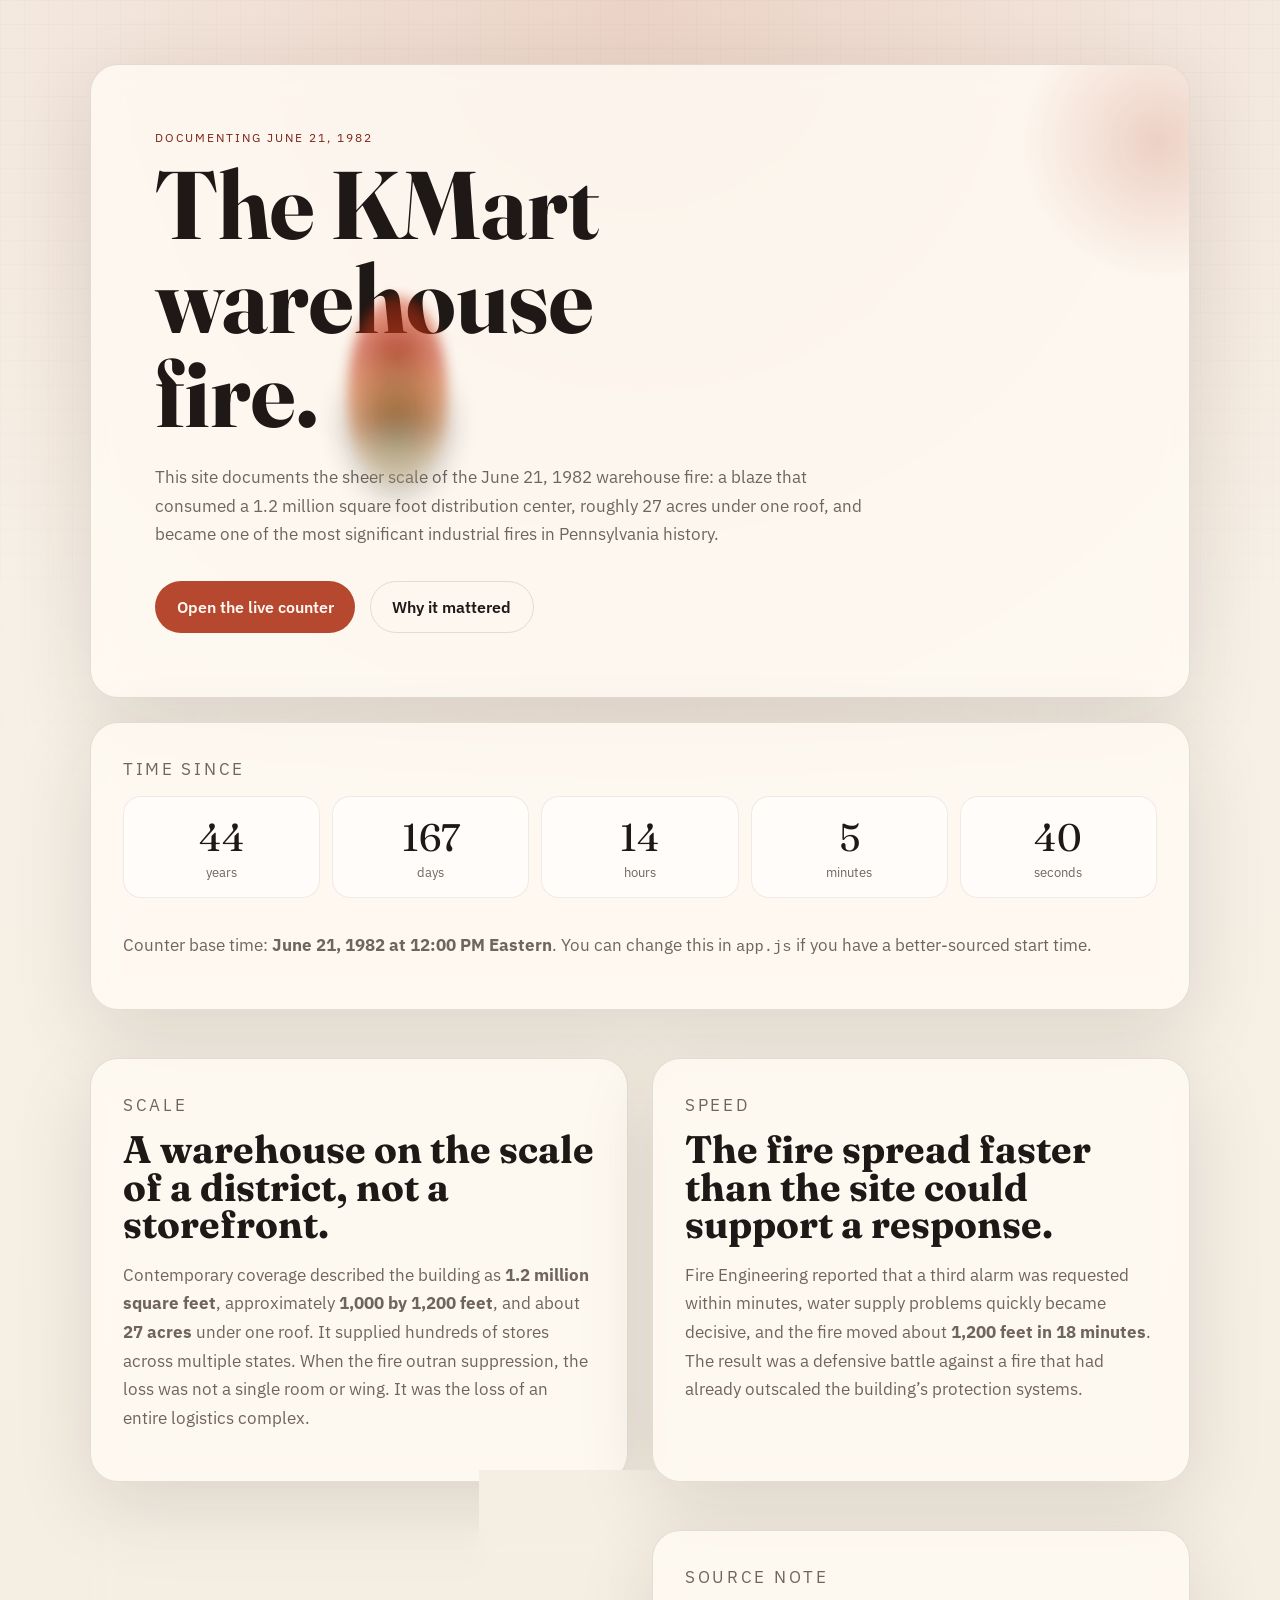
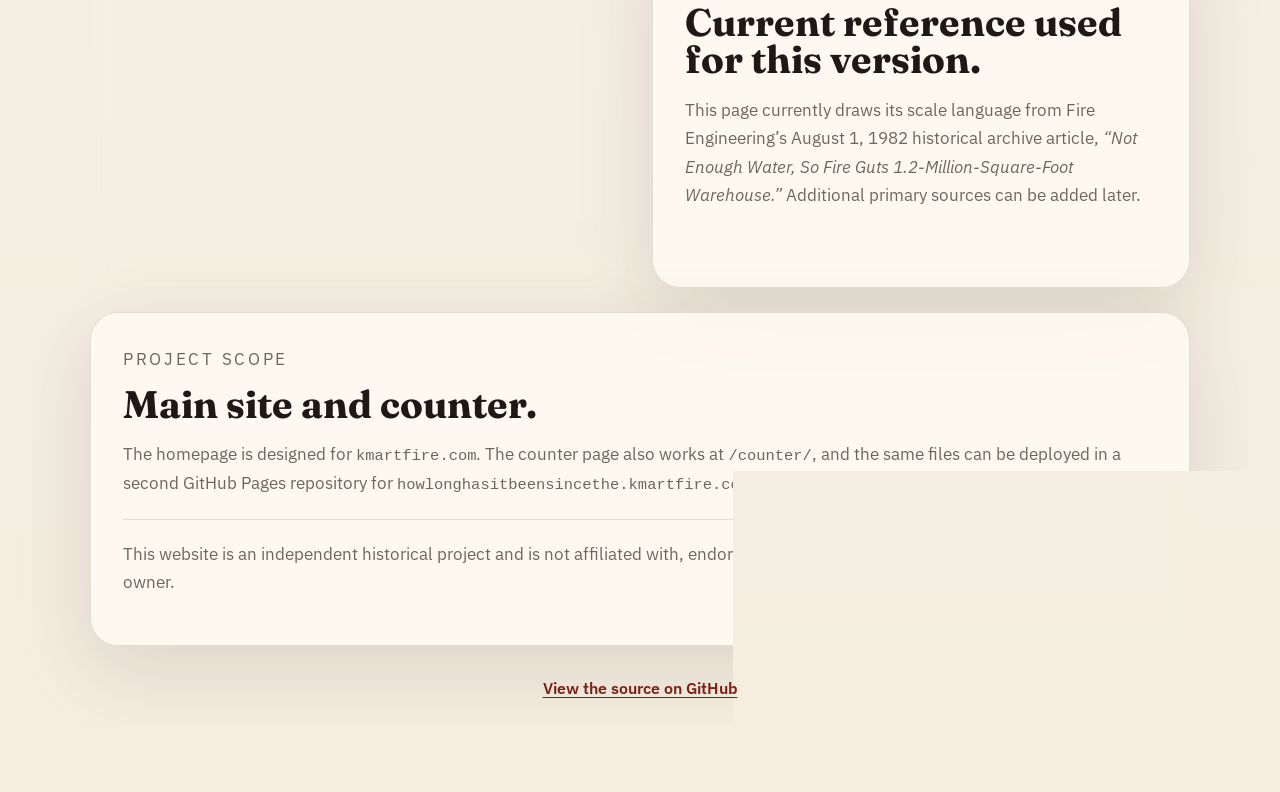
==== index.html @ 6949a197 "Show death message after burn" ====
<!doctype html>
<html lang="en">
  <head>
    <meta charset="UTF-8" />
    <meta name="viewport" content="width=device-width, initial-scale=1.0" />
    <title>KMart Fire | June 21, 1982</title>
    <meta
      name="description"
      content="A simple memorial and documentation site for the KMart warehouse fire of June 21, 1982."
    />
    <link rel="preconnect" href="https://fonts.googleapis.com" />
    <link rel="preconnect" href="https://fonts.gstatic.com" crossorigin />
    <link
      href="https://fonts.googleapis.com/css2?family=Fraunces:opsz,wght@9..144,600;9..144,700&family=IBM+Plex+Sans:wght@400;500;600&display=swap"
      rel="stylesheet"
    />
    <link rel="stylesheet" href="./styles.css" />
  </head>
  <body>
    <div class="fire-tornado" id="fire-tornado" aria-hidden="true">
      <div class="fire-tornado-core"></div>
      <div class="fire-tornado-plume"></div>
    </div>
    <div class="burn-overlay" aria-hidden="true">
      <div class="burn-overlay-smoke"></div>
    </div>
    <div class="death-message" aria-hidden="true">
      <p class="death-message-label">The trail ended here.</p>
      <h2>you died</h2>
      <p class="death-message-note">Refresh the page to return to the fire.</p>
    </div>
    <main class="page-shell">
      <section class="hero">
        <p class="eyebrow">Documenting June 21, 1982</p>
        <h1>The KMart warehouse fire.</h1>
        <p class="hero-copy">
          This site documents the sheer scale of the June 21, 1982 warehouse
          fire: a blaze that consumed a 1.2 million square foot distribution
          center, roughly 27 acres under one roof, and became one of the most
          significant industrial fires in Pennsylvania history.
        </p>
        <div class="hero-actions">
          <a class="button" href="./counter/">Open the live counter</a>
          <a class="button button-secondary" href="#scale">Why it mattered</a>
        </div>
      </section>

      <section class="panel panel-highlight">
        <div>
          <p class="section-label">Time Since</p>
          <div class="inline-counter" aria-live="polite">
            <div class="inline-counter-item">
              <span id="years">0</span>
              <small>years</small>
            </div>
            <div class="inline-counter-item">
              <span id="days">0</span>
              <small>days</small>
            </div>
            <div class="inline-counter-item">
              <span id="hours">0</span>
              <small>hours</small>
            </div>
            <div class="inline-counter-item">
              <span id="minutes">0</span>
              <small>minutes</small>
            </div>
            <div class="inline-counter-item">
              <span id="seconds">0</span>
              <small>seconds</small>
            </div>
          </div>
        </div>
        <p class="counter-note">
          Counter base time: <strong>June 21, 1982 at 12:00 PM Eastern</strong>.
          You can change this in <code>app.js</code> if you have a better-sourced
          start time.
        </p>
      </section>

      <section class="content-grid" id="scale">
        <article class="panel">
          <p class="section-label">Scale</p>
          <h2>A warehouse on the scale of a district, not a storefront.</h2>
          <p>
            Contemporary coverage described the building as
            <strong>1.2 million square feet</strong>, approximately
            <strong>1,000 by 1,200 feet</strong>, and about
            <strong>27 acres</strong> under one roof. It supplied hundreds of
            stores across multiple states. When the fire outran suppression, the
            loss was not a single room or wing. It was the loss of an entire
            logistics complex.
          </p>
        </article>

        <article class="panel">
          <p class="section-label">Speed</p>
          <h2>The fire spread faster than the site could support a response.</h2>
          <p>
            Fire Engineering reported that a third alarm was requested within
            minutes, water supply problems quickly became decisive, and the fire
            moved about <strong>1,200 feet in 18 minutes</strong>. The result
            was a defensive battle against a fire that had already outscaled the
            building’s protection systems.
          </p>
        </article>
      </section>

      <section class="content-grid">
        <article class="panel">
          <p class="section-label">Impact</p>
          <h2>A total loss measured in acres and millions.</h2>
          <p>
            The article placed the total loss at
            <strong>$113 million in 1982</strong>, including the building,
            equipment, and merchandise. This site exists to keep the scale of
            that event legible: not just that a warehouse burned, but that an
            enormous regional distribution hub was gutted.
          </p>
        </article>

        <article class="panel">
          <p class="section-label">Source Note</p>
          <h2>Current reference used for this version.</h2>
          <p>
            This page currently draws its scale language from Fire
            Engineering’s August 1, 1982 historical archive article,
            <em>“Not Enough Water, So Fire Guts 1.2-Million-Square-Foot Warehouse.”</em>
            Additional primary sources can be added later.
          </p>
        </article>
      </section>

      <section class="panel">
        <p class="section-label">Project Scope</p>
        <h2>Main site and counter.</h2>
        <p>
          The homepage is designed for <code>kmartfire.com</code>. The counter
          page also works at <code>/counter/</code>, and the same files can be
          deployed in a second GitHub Pages repository for
          <code>howlonghasitbeensincethe.kmartfire.com</code>.
        </p>
        <p class="disclaimer">
          This website is an independent historical project and is not
          affiliated with, endorsed by, or sponsored by Kmart or any related
          brand owner.
        </p>
      </section>

      <footer class="site-footer">
        <a
          class="repo-link"
          href="https://github.com/mwm5945/kmartfire.com"
          target="_blank"
          rel="noreferrer"
          >View the source on GitHub</a
        >
      </footer>
    </main>

    <script src="./app.js"></script>
  </body>
</html>
---- styles.css ----
:root {
  --bg: #f4ede0;
  --paper: rgba(255, 250, 243, 0.82);
  --ink: #1e1916;
  --muted: #6f655e;
  --accent: #b5482f;
  --accent-deep: #7c2316;
  --line: rgba(30, 25, 22, 0.12);
  --shadow: 0 24px 80px rgba(52, 35, 24, 0.12);
}

* {
  box-sizing: border-box;
}

html {
  scroll-behavior: smooth;
}

body {
  margin: 0;
  min-height: 100vh;
  font-family: "IBM Plex Sans", sans-serif;
  color: var(--ink);
  background:
    radial-gradient(circle at top, rgba(181, 72, 47, 0.18), transparent 35%),
    linear-gradient(180deg, #f7f1e8 0%, var(--bg) 100%);
  overflow-x: hidden;
}

body::before {
  content: "";
  position: fixed;
  inset: 0;
  pointer-events: none;
  background-image:
    linear-gradient(rgba(30, 25, 22, 0.02) 1px, transparent 1px),
    linear-gradient(90deg, rgba(30, 25, 22, 0.02) 1px, transparent 1px);
  background-size: 24px 24px;
  mask-image: linear-gradient(180deg, rgba(0, 0, 0, 0.85), transparent);
}

.page-shell {
  width: min(1100px, calc(100% - 2rem));
  margin: 0 auto;
  padding: 4rem 0 5rem;
  position: relative;
  z-index: 1;
  transition:
    opacity 2.8s ease,
    filter 2.8s ease,
    transform 2.8s ease;
}

.hero,
.panel {
  backdrop-filter: blur(12px);
  background: var(--paper);
  border: 1px solid var(--line);
  box-shadow: var(--shadow);
  border-radius: 28px;
}

.hero {
  padding: 4rem;
  position: relative;
  overflow: hidden;
}

.hero::after {
  content: "";
  position: absolute;
  right: -10%;
  top: -10%;
  width: 280px;
  height: 280px;
  border-radius: 50%;
  background: radial-gradient(circle, rgba(181, 72, 47, 0.22), transparent 70%);
}

.eyebrow,
.section-label {
  margin: 0 0 0.75rem;
  text-transform: uppercase;
  letter-spacing: 0.16em;
  font-size: 0.78rem;
  color: var(--accent-deep);
}

h1,
h2 {
  margin: 0;
  font-family: "Fraunces", serif;
  line-height: 0.98;
}

h1 {
  max-width: 10ch;
  font-size: clamp(3rem, 8vw, 6rem);
}

h2 {
  font-size: clamp(1.7rem, 3vw, 2.5rem);
  margin-bottom: 1rem;
}

.hero-copy,
.panel p,
.plain-list {
  font-size: 1.05rem;
  line-height: 1.7;
  color: var(--muted);
}

.hero-copy {
  max-width: 45rem;
  margin: 1.5rem 0 0;
}

.hero-actions {
  display: flex;
  flex-wrap: wrap;
  gap: 0.9rem;
  margin-top: 2rem;
}

.button {
  display: inline-flex;
  align-items: center;
  justify-content: center;
  border-radius: 999px;
  padding: 0.95rem 1.35rem;
  text-decoration: none;
  font-weight: 600;
  background: var(--accent);
  color: #fff8f2;
  transition:
    transform 150ms ease,
    background 150ms ease;
}

.button:hover,
.button:focus-visible {
  transform: translateY(-2px);
  background: var(--accent-deep);
}

.button-secondary {
  background: transparent;
  color: var(--ink);
  border: 1px solid var(--line);
}

.panel {
  padding: 2rem;
  margin-top: 1.5rem;
}

.panel-highlight {
  display: grid;
  gap: 1rem;
}

.inline-counter {
  display: grid;
  grid-template-columns: repeat(5, minmax(0, 1fr));
  gap: 0.75rem;
}

.inline-counter-item {
  padding: 1rem;
  border-radius: 18px;
  background: rgba(255, 255, 255, 0.6);
  border: 1px solid rgba(30, 25, 22, 0.08);
  text-align: center;
}

.inline-counter-item span {
  display: block;
  font-family: "Fraunces", serif;
  font-size: clamp(1.6rem, 3vw, 2.4rem);
  color: var(--ink);
}

.inline-counter-item small,
.counter-note {
  color: var(--muted);
}

.content-grid {
  display: grid;
  grid-template-columns: repeat(2, minmax(0, 1fr));
  gap: 1.5rem;
  margin-top: 1.5rem;
}

.disclaimer {
  margin-top: 1.25rem;
  padding-top: 1.25rem;
  border-top: 1px solid var(--line);
  font-size: 0.96rem;
}

.plain-list {
  margin: 0;
  padding-left: 1.25rem;
}

.site-footer {
  display: flex;
  justify-content: center;
  margin-top: 2rem;
  padding-bottom: 1rem;
}

.repo-link {
  color: var(--accent-deep);
  font-weight: 600;
  text-underline-offset: 0.2em;
}

.repo-link:hover,
.repo-link:focus-visible {
  color: var(--accent);
}

.fire-tornado {
  position: fixed;
  left: 0;
  top: 0;
  width: 140px;
  height: 220px;
  pointer-events: none;
  z-index: 4;
  transform: translate3d(-220px, 10vh, 0);
  transition:
    transform 3.8s ease-in-out,
    opacity 600ms ease;
  opacity: 0.9;
}

.fire-tornado-core {
  position: absolute;
  inset: 25px 20px 0;
  border-radius: 50% 50% 45% 45%;
  background:
    radial-gradient(circle at 50% 80%, rgba(255, 242, 191, 0.95), transparent 26%),
    radial-gradient(circle at 50% 60%, rgba(255, 160, 62, 0.95), transparent 54%),
    radial-gradient(circle at 50% 30%, rgba(204, 46, 13, 0.95), transparent 70%);
  filter: blur(6px);
  animation:
    tornado-flicker 600ms infinite alternate,
    tornado-spin 1.4s linear infinite;
}

.fire-tornado-plume {
  position: absolute;
  left: 50%;
  bottom: -10px;
  width: 120px;
  height: 180px;
  transform: translateX(-50%);
  border-radius: 50%;
  background:
    radial-gradient(circle at 50% 20%, rgba(80, 80, 80, 0.35), transparent 32%),
    radial-gradient(circle at 50% 55%, rgba(33, 23, 20, 0.55), transparent 52%),
    radial-gradient(circle at 50% 90%, rgba(0, 0, 0, 0.2), transparent 68%);
  filter: blur(14px);
  animation: smoke-pulse 2.2s ease-in-out infinite;
}

.burn-overlay {
  position: fixed;
  inset: 0;
  pointer-events: none;
  z-index: 5;
  opacity: 0;
  transition: opacity 2s ease;
  background:
    radial-gradient(circle at center, rgba(255, 150, 65, 0.12), transparent 26%),
    linear-gradient(180deg, transparent 0%, rgba(33, 16, 9, 0.22) 60%, rgba(18, 11, 8, 0.5) 100%);
}

.burn-overlay-smoke {
  position: absolute;
  inset: -15%;
  background:
    radial-gradient(circle at 20% 20%, rgba(55, 47, 42, 0.52), transparent 18%),
    radial-gradient(circle at 70% 30%, rgba(40, 35, 33, 0.58), transparent 22%),
    radial-gradient(circle at 40% 60%, rgba(62, 57, 54, 0.64), transparent 20%),
    radial-gradient(circle at 80% 80%, rgba(34, 29, 28, 0.6), transparent 18%);
  filter: blur(28px);
  transform: scale(0.88);
  opacity: 0;
  transition:
    opacity 2.8s ease,
    transform 3.2s ease;
}

.death-message {
  position: fixed;
  inset: 0;
  z-index: 6;
  display: grid;
  place-items: center;
  text-align: center;
  padding: 2rem;
  opacity: 0;
  pointer-events: none;
  transition:
    opacity 1.8s ease,
    letter-spacing 1.8s ease;
}

.death-message-label,
.death-message-note {
  margin: 0;
  color: rgba(255, 241, 227, 0.72);
}

.death-message h2 {
  margin: 0.35rem 0 0.75rem;
  font-size: clamp(3.8rem, 10vw, 7.5rem);
  text-transform: lowercase;
  color: #fff4ec;
  text-shadow:
    0 0 18px rgba(255, 130, 66, 0.18),
    0 10px 40px rgba(0, 0, 0, 0.45);
}

body.page-burning .page-shell {
  opacity: 0.28;
  filter: blur(8px) saturate(0.5);
  transform: scale(0.985);
}

body.page-burning .burn-overlay {
  opacity: 1;
}

body.page-burning .burn-overlay-smoke {
  opacity: 1;
  transform: scale(1.16);
}

body.page-burned .page-shell {
  opacity: 0;
  filter: blur(30px);
  transform: scale(0.96);
  pointer-events: none;
  user-select: none;
}

body.page-burned .fire-tornado {
  opacity: 0;
}

body.page-burned .burn-overlay {
  opacity: 1;
  background:
    radial-gradient(circle at center, rgba(91, 91, 91, 0.2), transparent 24%),
    linear-gradient(180deg, rgba(22, 17, 15, 0.76) 0%, rgba(10, 10, 10, 0.94) 100%);
}

body.page-burned .burn-overlay-smoke {
  opacity: 1;
  transform: scale(1.28);
}

body.page-burned .death-message {
  opacity: 1;
  letter-spacing: 0.04em;
}

@keyframes tornado-flicker {
  from {
    opacity: 0.72;
    filter: blur(5px) saturate(1);
  }

  to {
    opacity: 1;
    filter: blur(9px) saturate(1.3);
  }
}

@keyframes tornado-spin {
  from {
    transform: rotate(0deg) scaleX(0.94);
  }

  to {
    transform: rotate(360deg) scaleX(1.06);
  }
}

@keyframes smoke-pulse {
  0%,
  100% {
    transform: translateX(-50%) scale(0.92);
    opacity: 0.5;
  }

  50% {
    transform: translateX(-50%) scale(1.06);
    opacity: 0.78;
  }
}

code {
  font-family: ui-monospace, SFMono-Regular, Menlo, monospace;
  font-size: 0.92em;
}

@media (max-width: 860px) {
  .page-shell {
    padding-top: 1.25rem;
  }

  .hero,
  .panel {
    padding: 1.5rem;
    border-radius: 22px;
  }

  .content-grid,
  .inline-counter {
    grid-template-columns: 1fr 1fr;
  }
}

@media (max-width: 560px) {
  .inline-counter {
    grid-template-columns: 1fr;
  }

  .content-grid {
    grid-template-columns: 1fr;
  }
}
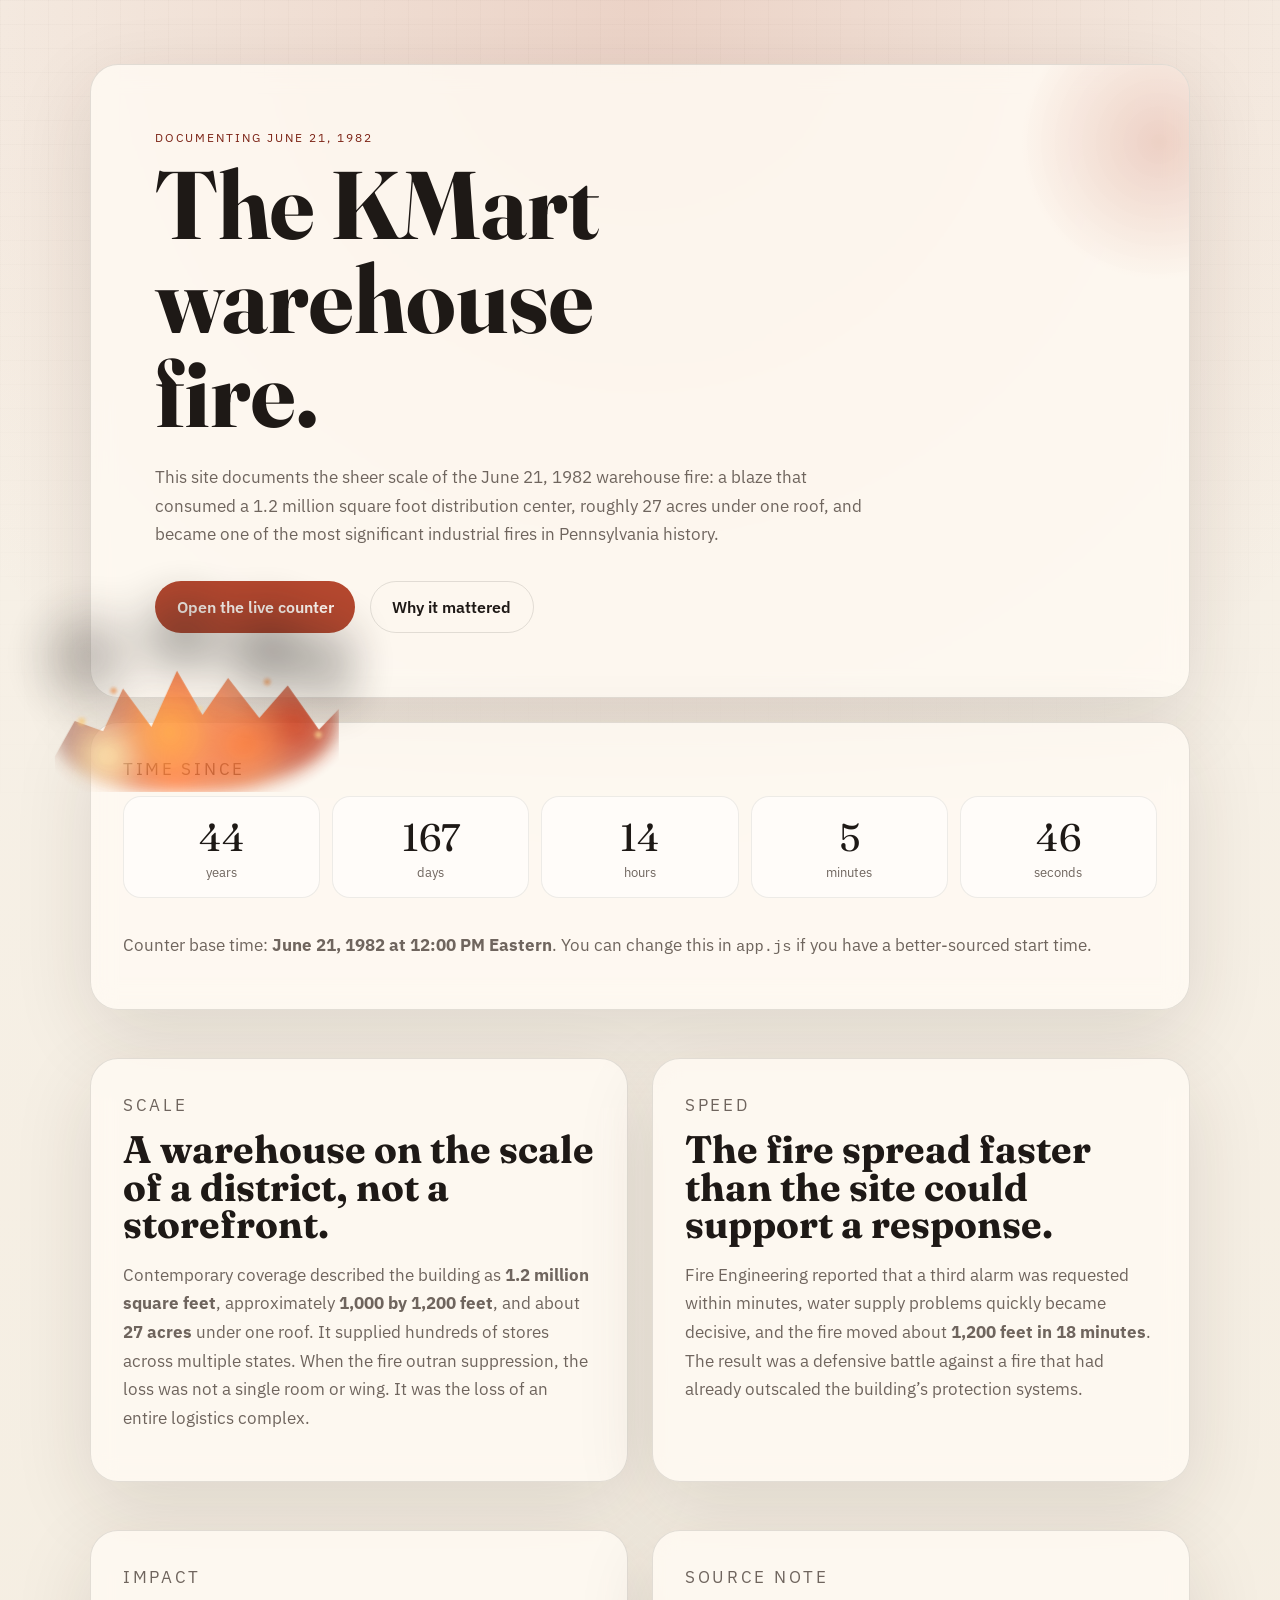
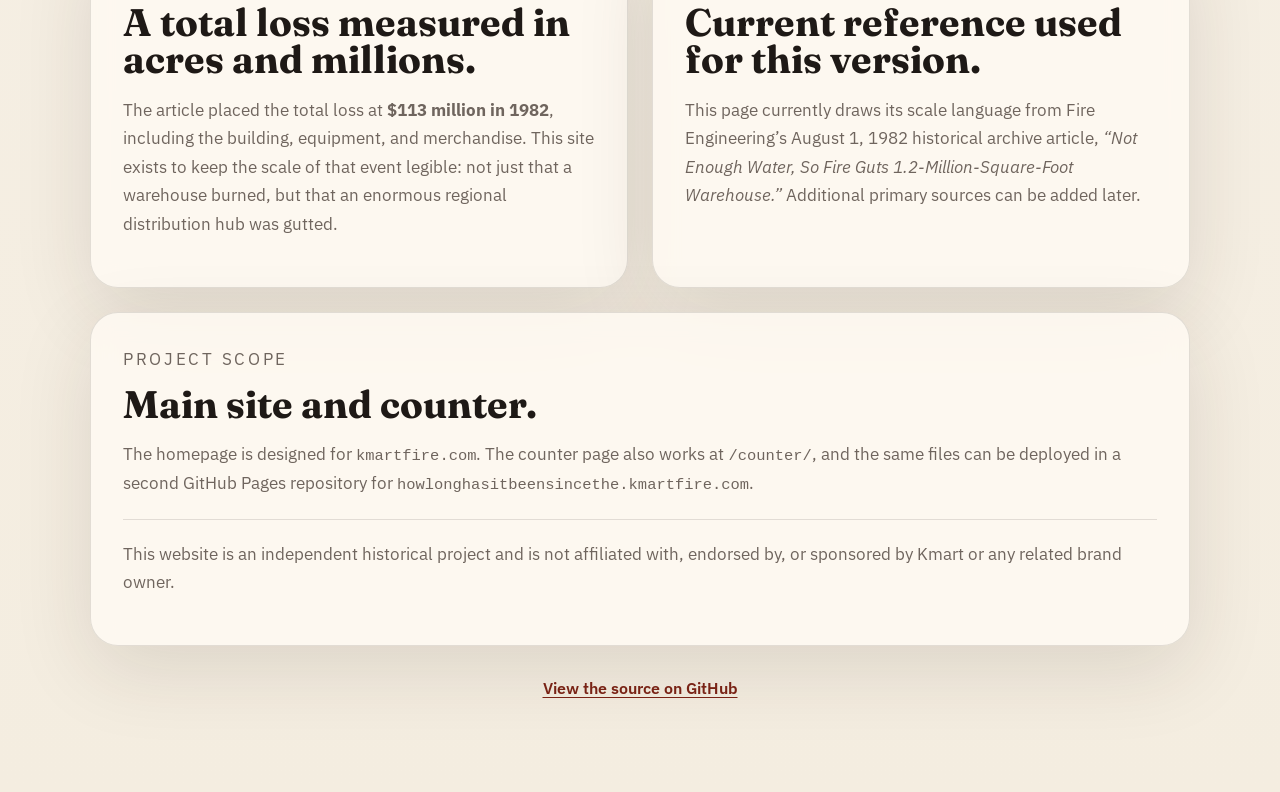
==== commit c15fa085: "Replace tornado with fire storm" ====
--- a/index.html
+++ b/index.html
@@ -17,9 +17,10 @@
     <link rel="stylesheet" href="./styles.css" />
   </head>
   <body>
-    <div class="fire-tornado" id="fire-tornado" aria-hidden="true">
-      <div class="fire-tornado-core"></div>
-      <div class="fire-tornado-plume"></div>
+    <div class="fire-storm" id="fire-storm" aria-hidden="true">
+      <div class="fire-storm-flames"></div>
+      <div class="fire-storm-embers"></div>
+      <div class="fire-storm-smoke"></div>
     </div>
     <div class="burn-overlay" aria-hidden="true">
       <div class="burn-overlay-smoke"></div>
--- a/styles.css
+++ b/styles.css
@@ -224,49 +224,61 @@
   color: var(--accent);
 }
 
-.fire-tornado {
+.fire-storm {
   position: fixed;
   left: 0;
   top: 0;
-  width: 140px;
+  width: 320px;
   height: 220px;
   pointer-events: none;
   z-index: 4;
-  transform: translate3d(-220px, 10vh, 0);
+  transform: translate3d(-360px, 10vh, 0);
   transition:
-    transform 3.8s ease-in-out,
+    transform 4.8s ease-in-out,
     opacity 600ms ease;
-  opacity: 0.9;
-}
-
-.fire-tornado-core {
+  opacity: 0.95;
+}
+
+.fire-storm-flames {
   position: absolute;
-  inset: 25px 20px 0;
-  border-radius: 50% 50% 45% 45%;
-  background:
-    radial-gradient(circle at 50% 80%, rgba(255, 242, 191, 0.95), transparent 26%),
-    radial-gradient(circle at 50% 60%, rgba(255, 160, 62, 0.95), transparent 54%),
-    radial-gradient(circle at 50% 30%, rgba(204, 46, 13, 0.95), transparent 70%);
-  filter: blur(6px);
+  inset: 50px 18px 22px;
+  border-radius: 45% 55% 50% 40%;
+  background:
+    radial-gradient(circle at 18% 76%, rgba(255, 233, 171, 0.95), transparent 16%),
+    radial-gradient(circle at 40% 60%, rgba(255, 169, 69, 0.95), transparent 26%),
+    radial-gradient(circle at 67% 68%, rgba(255, 123, 52, 0.9), transparent 22%),
+    radial-gradient(circle at 85% 54%, rgba(208, 54, 19, 0.88), transparent 24%),
+    linear-gradient(90deg, rgba(98, 13, 6, 0.35) 0%, rgba(255, 111, 43, 0.82) 42%, rgba(115, 17, 9, 0.4) 100%);
+  clip-path: polygon(0% 76%, 7% 52%, 17% 59%, 24% 30%, 34% 56%, 43% 18%, 52% 48%, 61% 23%, 72% 50%, 82% 28%, 93% 58%, 100% 44%, 100% 100%, 0% 100%);
+  filter: blur(8px);
   animation:
-    tornado-flicker 600ms infinite alternate,
-    tornado-spin 1.4s linear infinite;
-}
-
-.fire-tornado-plume {
+    storm-flicker 700ms infinite alternate,
+    storm-heave 3.2s ease-in-out infinite;
+}
+
+.fire-storm-embers {
   position: absolute;
-  left: 50%;
-  bottom: -10px;
-  width: 120px;
-  height: 180px;
-  transform: translateX(-50%);
-  border-radius: 50%;
-  background:
-    radial-gradient(circle at 50% 20%, rgba(80, 80, 80, 0.35), transparent 32%),
-    radial-gradient(circle at 50% 55%, rgba(33, 23, 20, 0.55), transparent 52%),
-    radial-gradient(circle at 50% 90%, rgba(0, 0, 0, 0.2), transparent 68%);
-  filter: blur(14px);
-  animation: smoke-pulse 2.2s ease-in-out infinite;
+  inset: 0;
+  background:
+    radial-gradient(circle at 14% 58%, rgba(255, 203, 114, 0.88), transparent 2%),
+    radial-gradient(circle at 24% 44%, rgba(255, 147, 67, 0.85), transparent 1.8%),
+    radial-gradient(circle at 51% 52%, rgba(255, 216, 130, 0.75), transparent 1.8%),
+    radial-gradient(circle at 72% 40%, rgba(255, 157, 83, 0.85), transparent 2%),
+    radial-gradient(circle at 88% 64%, rgba(255, 222, 145, 0.8), transparent 1.7%);
+  filter: blur(1px);
+  animation: ember-drift 1.8s linear infinite;
+}
+
+.fire-storm-smoke {
+  position: absolute;
+  inset: 0 0 34px;
+  background:
+    radial-gradient(circle at 16% 34%, rgba(59, 53, 50, 0.45), transparent 20%),
+    radial-gradient(circle at 46% 22%, rgba(44, 41, 39, 0.55), transparent 24%),
+    radial-gradient(circle at 72% 30%, rgba(32, 28, 27, 0.58), transparent 22%),
+    radial-gradient(circle at 92% 38%, rgba(46, 41, 38, 0.42), transparent 18%);
+  filter: blur(20px);
+  animation: smoke-surge 3.4s ease-in-out infinite;
 }
 
 .burn-overlay {
@@ -351,7 +363,7 @@
   user-select: none;
 }
 
-body.page-burned .fire-tornado {
+body.page-burned .fire-storm {
   opacity: 0;
 }
 
@@ -372,38 +384,56 @@
   letter-spacing: 0.04em;
 }
 
-@keyframes tornado-flicker {
+@keyframes storm-flicker {
   from {
-    opacity: 0.72;
-    filter: blur(5px) saturate(1);
+    opacity: 0.74;
+    filter: blur(7px) saturate(0.96);
   }
 
   to {
     opacity: 1;
-    filter: blur(9px) saturate(1.3);
-  }
-}
-
-@keyframes tornado-spin {
-  from {
-    transform: rotate(0deg) scaleX(0.94);
-  }
-
-  to {
-    transform: rotate(360deg) scaleX(1.06);
-  }
-}
-
-@keyframes smoke-pulse {
+    filter: blur(10px) saturate(1.28);
+  }
+}
+
+@keyframes storm-heave {
   0%,
   100% {
-    transform: translateX(-50%) scale(0.92);
-    opacity: 0.5;
+    transform: translateY(0) scale(0.98, 0.94);
   }
 
   50% {
-    transform: translateX(-50%) scale(1.06);
-    opacity: 0.78;
+    transform: translateY(-8px) scale(1.04, 1.02);
+  }
+}
+
+@keyframes smoke-surge {
+  0%,
+  100% {
+    transform: translateY(0) scale(0.96, 0.9);
+    opacity: 0.46;
+  }
+
+  50% {
+    transform: translateY(-10px) scale(1.04, 1.06);
+    opacity: 0.76;
+  }
+}
+
+@keyframes ember-drift {
+  0% {
+    transform: translate3d(0, 0, 0);
+    opacity: 0.55;
+  }
+
+  50% {
+    transform: translate3d(10px, -8px, 0);
+    opacity: 0.9;
+  }
+
+  100% {
+    transform: translate3d(-8px, 4px, 0);
+    opacity: 0.6;
   }
 }
 
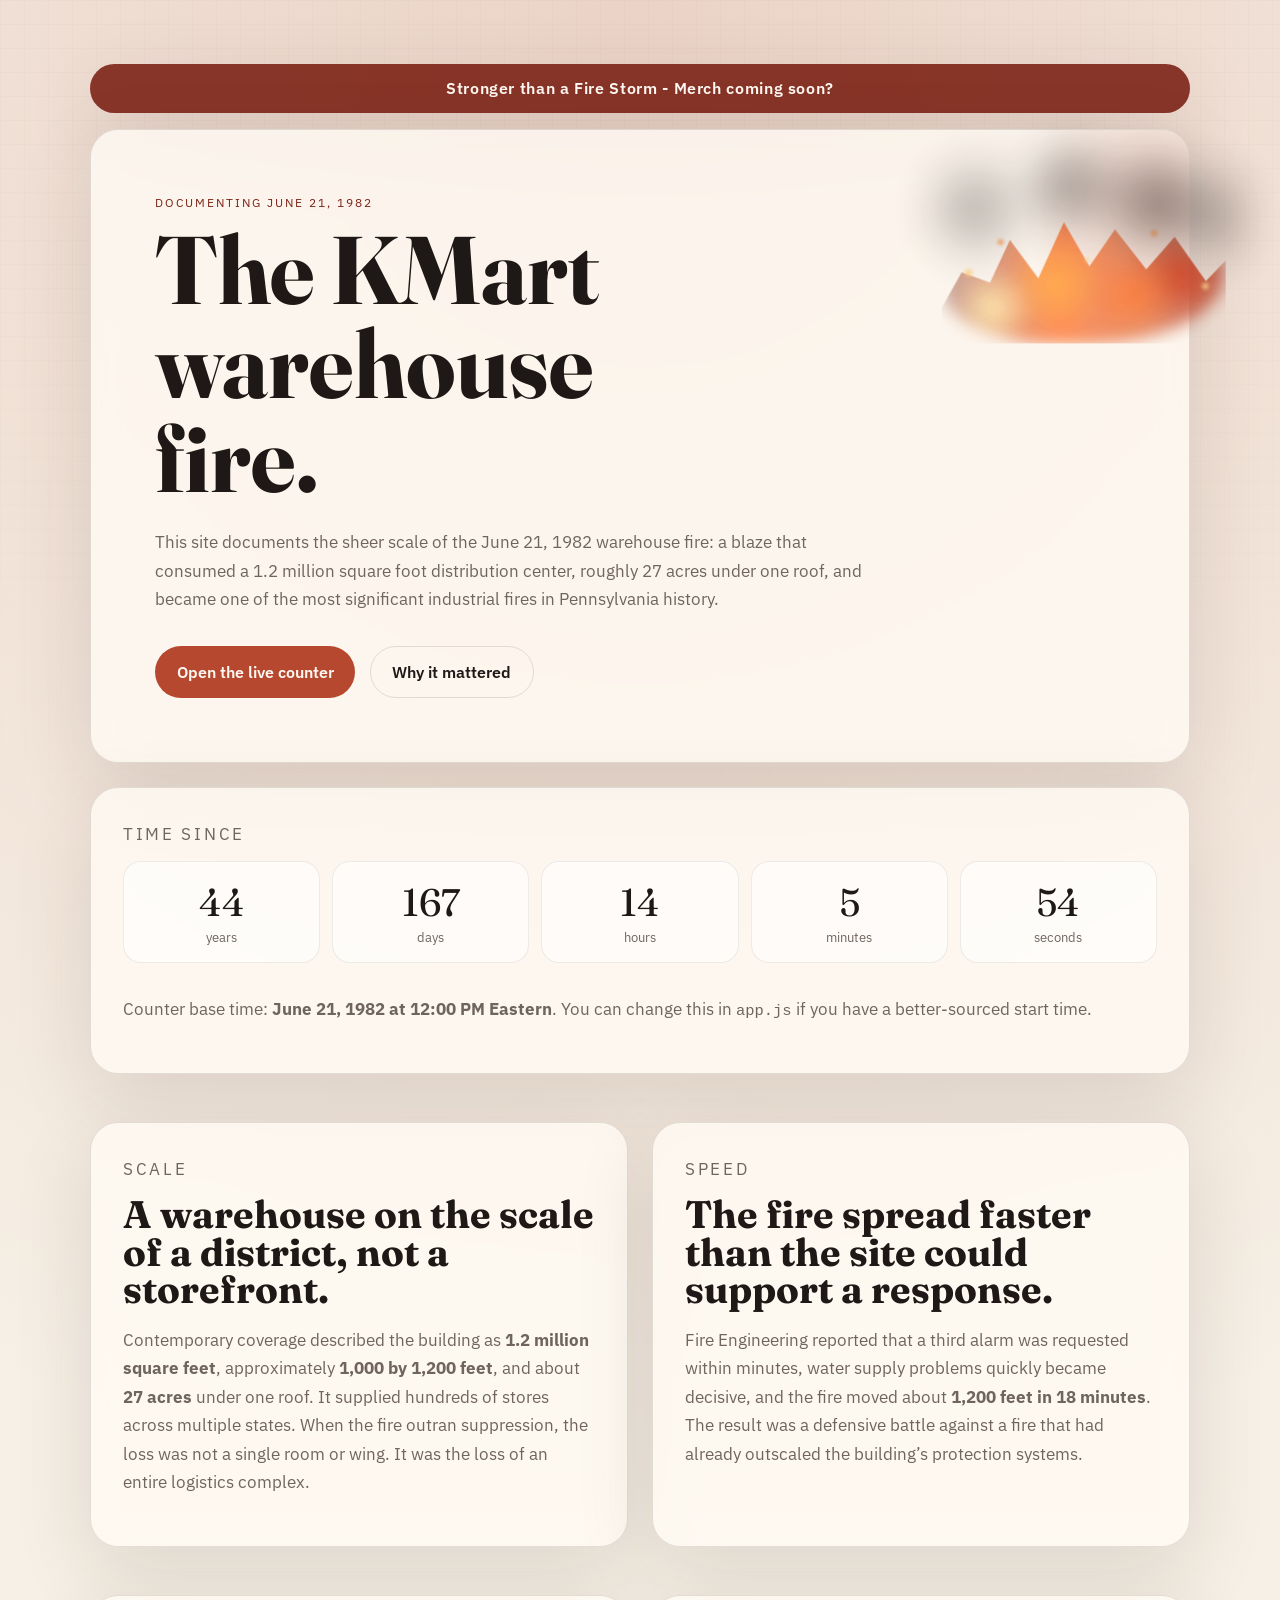
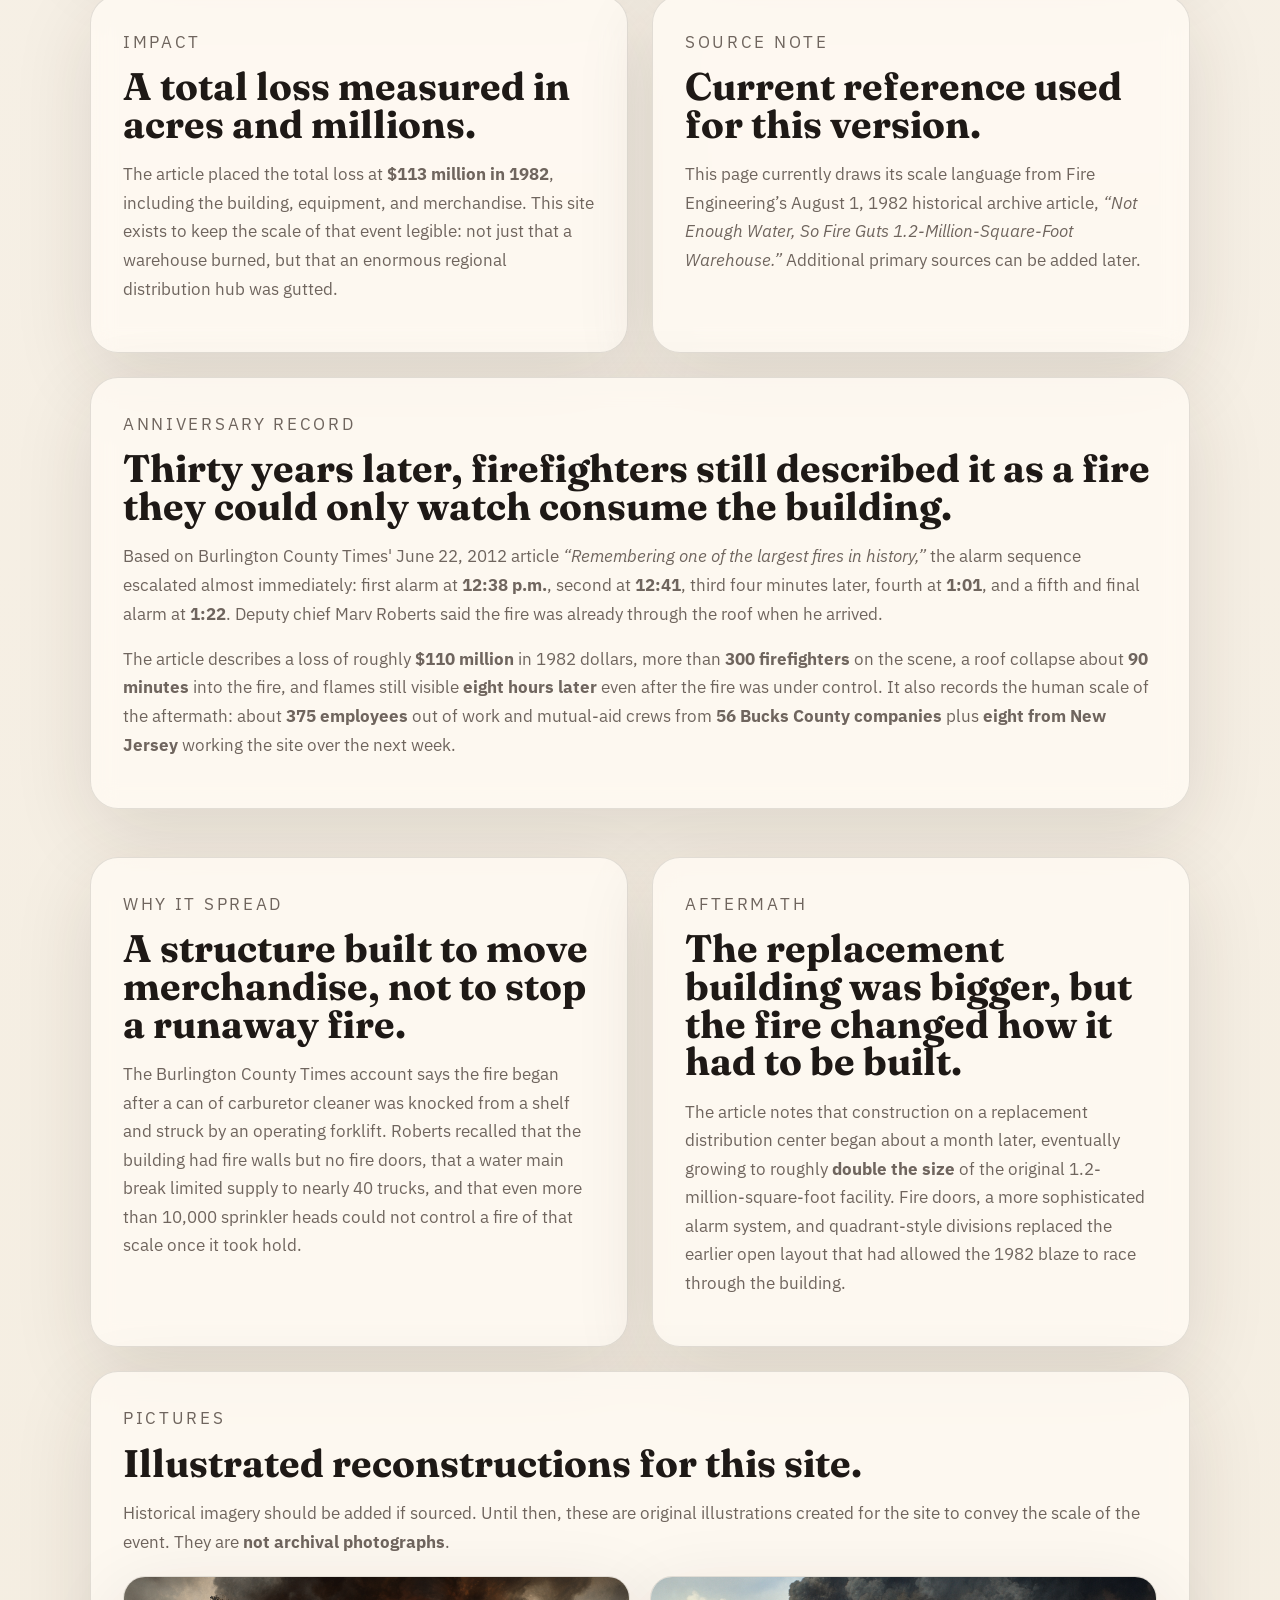
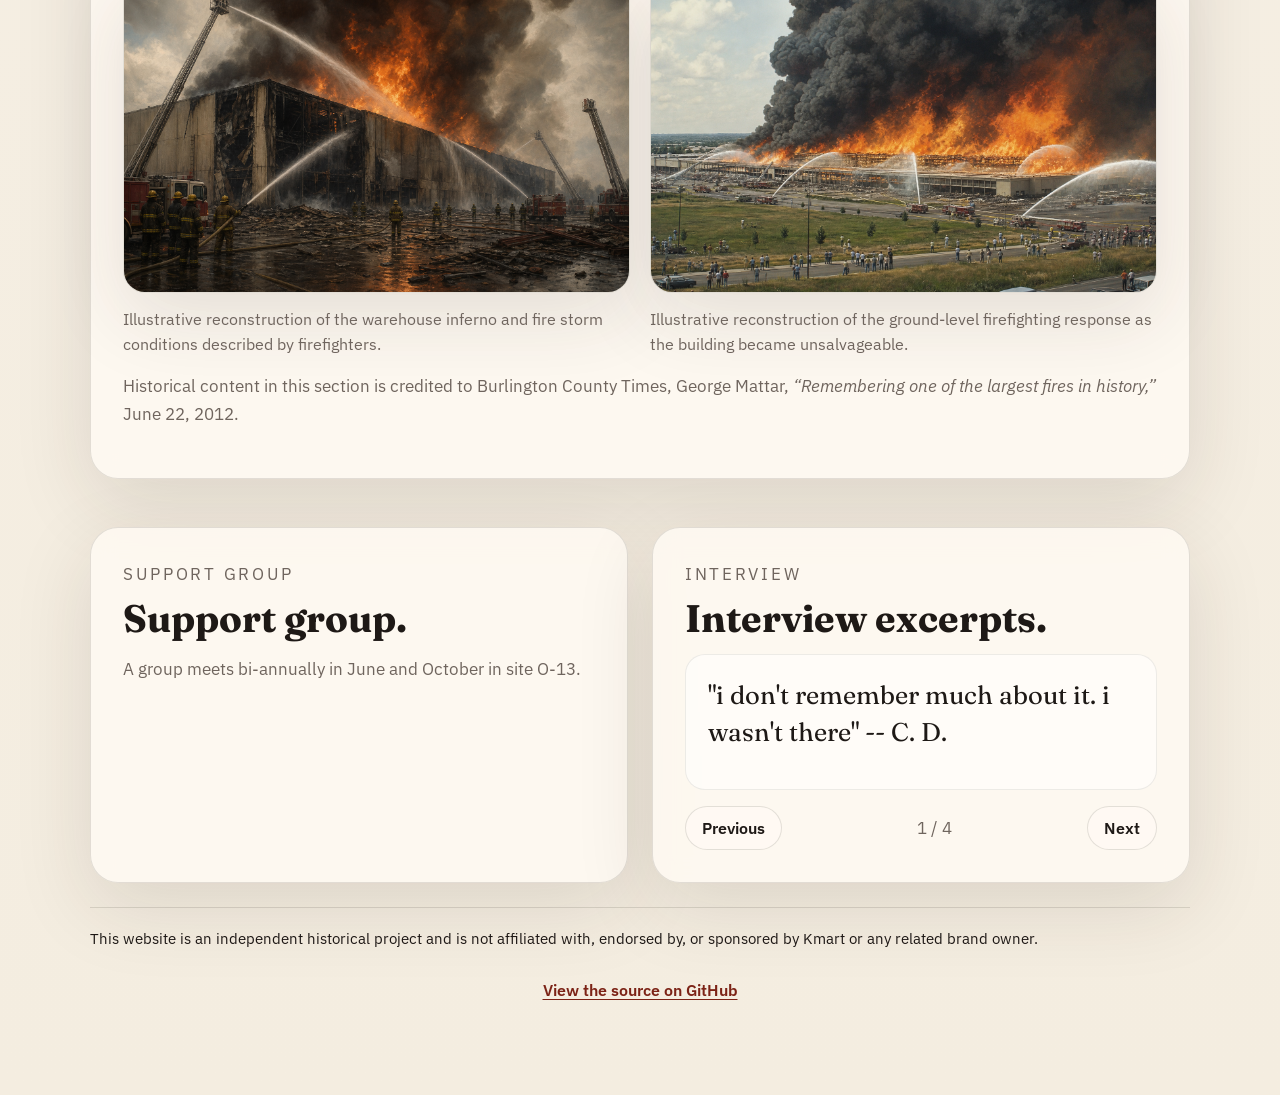
==== commit df17978e: "Add history content and gallery" ====
--- a/index.html
+++ b/index.html
@@ -31,6 +31,10 @@
       <p class="death-message-note">Refresh the page to return to the fire.</p>
     </div>
     <main class="page-shell">
+      <section class="top-banner">
+        <p>Stronger than a Fire Storm - Merch coming soon?</p>
+      </section>
+
       <section class="hero">
         <p class="eyebrow">Documenting June 21, 1982</p>
         <h1>The KMart warehouse fire.</h1>
@@ -133,20 +137,128 @@
       </section>
 
       <section class="panel">
-        <p class="section-label">Project Scope</p>
-        <h2>Main site and counter.</h2>
+        <p class="section-label">Anniversary Record</p>
+        <h2>Thirty years later, firefighters still described it as a fire they could only watch consume the building.</h2>
         <p>
-          The homepage is designed for <code>kmartfire.com</code>. The counter
-          page also works at <code>/counter/</code>, and the same files can be
-          deployed in a second GitHub Pages repository for
-          <code>howlonghasitbeensincethe.kmartfire.com</code>.
-        </p>
-        <p class="disclaimer">
-          This website is an independent historical project and is not
-          affiliated with, endorsed by, or sponsored by Kmart or any related
-          brand owner.
-        </p>
-      </section>
+          Based on Burlington County Times' June 22, 2012 article
+          <em>“Remembering one of the largest fires in history,”</em> the alarm
+          sequence escalated almost immediately: first alarm at
+          <strong>12:38 p.m.</strong>, second at <strong>12:41</strong>, third
+          four minutes later, fourth at <strong>1:01</strong>, and a fifth and
+          final alarm at <strong>1:22</strong>. Deputy chief Marv Roberts said
+          the fire was already through the roof when he arrived.
+        </p>
+        <p>
+          The article describes a loss of roughly <strong>$110 million</strong>
+          in 1982 dollars, more than <strong>300 firefighters</strong> on the
+          scene, a roof collapse about <strong>90 minutes</strong> into the
+          fire, and flames still visible <strong>eight hours later</strong> even
+          after the fire was under control. It also records the human scale of
+          the aftermath: about <strong>375 employees</strong> out of work and
+          mutual-aid crews from <strong>56 Bucks County companies</strong> plus
+          <strong>eight from New Jersey</strong> working the site over the next
+          week.
+        </p>
+      </section>
+
+      <section class="content-grid">
+        <article class="panel">
+          <p class="section-label">Why It Spread</p>
+          <h2>A structure built to move merchandise, not to stop a runaway fire.</h2>
+          <p>
+            The Burlington County Times account says the fire began after a can
+            of carburetor cleaner was knocked from a shelf and struck by an
+            operating forklift. Roberts recalled that the building had fire
+            walls but no fire doors, that a water main break limited supply to
+            nearly 40 trucks, and that even more than 10,000 sprinkler heads
+            could not control a fire of that scale once it took hold.
+          </p>
+        </article>
+
+        <article class="panel">
+          <p class="section-label">Aftermath</p>
+          <h2>The replacement building was bigger, but the fire changed how it had to be built.</h2>
+          <p>
+            The article notes that construction on a replacement distribution
+            center began about a month later, eventually growing to roughly
+            <strong>double the size</strong> of the original 1.2-million-square-foot
+            facility. Fire doors, a more sophisticated alarm system, and
+            quadrant-style divisions replaced the earlier open layout that had
+            allowed the 1982 blaze to race through the building.
+          </p>
+        </article>
+      </section>
+
+      <section class="panel">
+        <p class="section-label">Pictures</p>
+        <h2>Illustrated reconstructions for this site.</h2>
+        <p>
+          Historical imagery should be added if sourced. Until then, these are
+          original illustrations created for the site to convey the scale of the
+          event. They are <strong>not archival photographs</strong>.
+        </p>
+        <div class="photo-grid">
+          <figure class="photo-card">
+            <img
+              src="./assets/images/fire-illustration-1.png"
+              alt="Illustrated wide view of the KMart warehouse engulfed in flames with firefighters attacking the blaze."
+            />
+            <figcaption>
+              Illustrative reconstruction of the warehouse inferno and fire
+              storm conditions described by firefighters.
+            </figcaption>
+          </figure>
+          <figure class="photo-card">
+            <img
+              src="./assets/images/fire-illustration-2.png"
+              alt="Illustrated ground-level view of firefighters using heavy water streams against the warehouse fire."
+            />
+            <figcaption>
+              Illustrative reconstruction of the ground-level firefighting
+              response as the building became unsalvageable.
+            </figcaption>
+          </figure>
+        </div>
+        <p class="photo-credit">
+          Historical content in this section is credited to Burlington County
+          Times, George Mattar, <em>“Remembering one of the largest fires in
+          history,”</em> June 22, 2012.
+        </p>
+      </section>
+
+      <section class="content-grid">
+        <article class="panel">
+          <p class="section-label">Support Group</p>
+          <h2>Support group.</h2>
+          <p>
+            A group meets bi-annually in June and October in site O-13.
+          </p>
+        </article>
+
+        <article class="panel">
+          <p class="section-label">Interview</p>
+          <h2>Interview excerpts.</h2>
+          <div class="quote-carousel" data-quote-carousel>
+            <blockquote class="quote-card" id="quote-text">
+              "i don't remember much about it. i wasn't there" -- C. D.
+            </blockquote>
+            <div class="quote-carousel-controls">
+              <button class="quote-button" type="button" data-quote-prev>
+                Previous
+              </button>
+              <p class="quote-carousel-status" id="quote-status">1 / 4</p>
+              <button class="quote-button" type="button" data-quote-next>
+                Next
+              </button>
+            </div>
+          </div>
+        </article>
+      </section>
+
+      <p class="disclaimer site-disclaimer">
+        This website is an independent historical project and is not affiliated
+        with, endorsed by, or sponsored by Kmart or any related brand owner.
+      </p>
 
       <footer class="site-footer">
         <a
--- a/styles.css
+++ b/styles.css
@@ -37,6 +37,7 @@
     linear-gradient(rgba(30, 25, 22, 0.02) 1px, transparent 1px),
     linear-gradient(90deg, rgba(30, 25, 22, 0.02) 1px, transparent 1px);
   background-size: 24px 24px;
+  -webkit-mask-image: linear-gradient(180deg, rgba(0, 0, 0, 0.85), transparent);
   mask-image: linear-gradient(180deg, rgba(0, 0, 0, 0.85), transparent);
 }
 
@@ -52,8 +53,25 @@
     transform 2.8s ease;
 }
 
+.top-banner {
+  margin-bottom: 1rem;
+  padding: 0.9rem 1.25rem;
+  border-radius: 999px;
+  background: rgba(124, 35, 22, 0.9);
+  color: #fff8f2;
+  text-align: center;
+  box-shadow: var(--shadow);
+}
+
+.top-banner p {
+  margin: 0;
+  font-weight: 600;
+  letter-spacing: 0.04em;
+}
+
 .hero,
 .panel {
+  -webkit-backdrop-filter: blur(12px);
   backdrop-filter: blur(12px);
   background: var(--paper);
   border: 1px solid var(--line);
@@ -206,6 +224,80 @@
   padding-left: 1.25rem;
 }
 
+.quote-carousel {
+  display: grid;
+  gap: 1rem;
+}
+
+.quote-card {
+  margin: 0;
+  min-height: 8.5rem;
+  padding: 1.4rem;
+  border-radius: 20px;
+  background: rgba(255, 255, 255, 0.56);
+  border: 1px solid rgba(30, 25, 22, 0.08);
+  font-family: "Fraunces", serif;
+  font-size: clamp(1.2rem, 2vw, 1.6rem);
+  line-height: 1.45;
+  color: var(--ink);
+}
+
+.quote-carousel-controls {
+  display: flex;
+  align-items: center;
+  justify-content: space-between;
+  gap: 0.75rem;
+}
+
+.quote-button {
+  border: 1px solid var(--line);
+  background: rgba(255, 250, 243, 0.9);
+  color: var(--ink);
+  border-radius: 999px;
+  padding: 0.7rem 1rem;
+  font: inherit;
+  font-weight: 600;
+  cursor: pointer;
+}
+
+.quote-carousel-status {
+  margin: 0;
+  color: var(--muted);
+  font-size: 0.95rem;
+}
+
+.site-disclaimer {
+  margin-top: 1.5rem;
+}
+
+.photo-grid {
+  display: grid;
+  grid-template-columns: repeat(2, minmax(0, 1fr));
+  gap: 1.25rem;
+  margin-top: 1.25rem;
+}
+
+.photo-card {
+  margin: 0;
+}
+
+.photo-card img {
+  display: block;
+  width: 100%;
+  aspect-ratio: 16 / 10;
+  object-fit: cover;
+  border-radius: 22px;
+  border: 1px solid var(--line);
+  box-shadow: var(--shadow);
+}
+
+.photo-card figcaption,
+.photo-credit {
+  margin-top: 0.85rem;
+  color: var(--muted);
+  line-height: 1.6;
+}
+
 .site-footer {
   display: flex;
   justify-content: center;
@@ -249,6 +341,7 @@
     radial-gradient(circle at 67% 68%, rgba(255, 123, 52, 0.9), transparent 22%),
     radial-gradient(circle at 85% 54%, rgba(208, 54, 19, 0.88), transparent 24%),
     linear-gradient(90deg, rgba(98, 13, 6, 0.35) 0%, rgba(255, 111, 43, 0.82) 42%, rgba(115, 17, 9, 0.4) 100%);
+  -webkit-clip-path: polygon(0% 76%, 7% 52%, 17% 59%, 24% 30%, 34% 56%, 43% 18%, 52% 48%, 61% 23%, 72% 50%, 82% 28%, 93% 58%, 100% 44%, 100% 100%, 0% 100%);
   clip-path: polygon(0% 76%, 7% 52%, 17% 59%, 24% 30%, 34% 56%, 43% 18%, 52% 48%, 61% 23%, 72% 50%, 82% 28%, 93% 58%, 100% 44%, 100% 100%, 0% 100%);
   filter: blur(8px);
   animation:
@@ -459,7 +552,23 @@
   }
 }
 
+@supports not ((-webkit-backdrop-filter: blur(1px)) or (backdrop-filter: blur(1px))) {
+  .hero,
+  .panel {
+    background: rgba(255, 250, 243, 0.94);
+  }
+}
+
 @media (max-width: 560px) {
+  .quote-carousel-controls {
+    flex-wrap: wrap;
+    justify-content: center;
+  }
+
+  .photo-grid {
+    grid-template-columns: 1fr;
+  }
+
   .inline-counter {
     grid-template-columns: 1fr;
   }
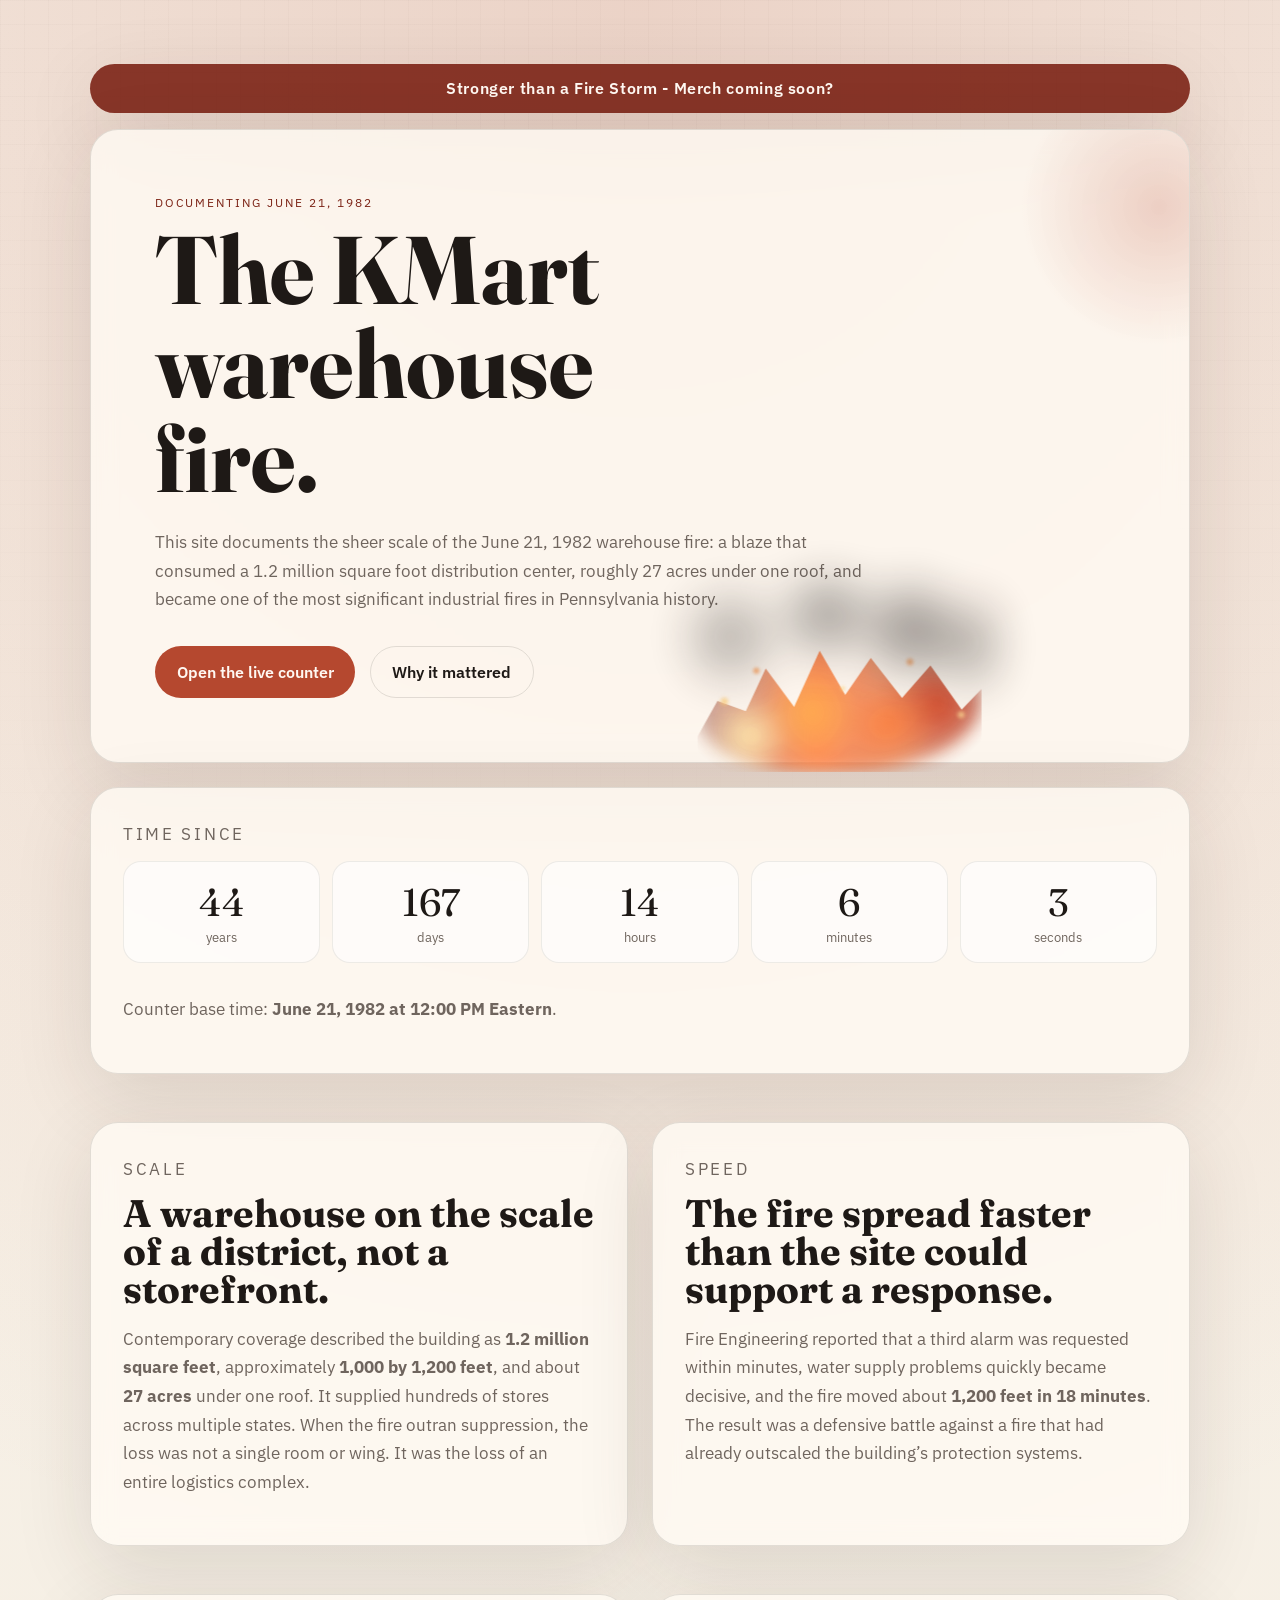
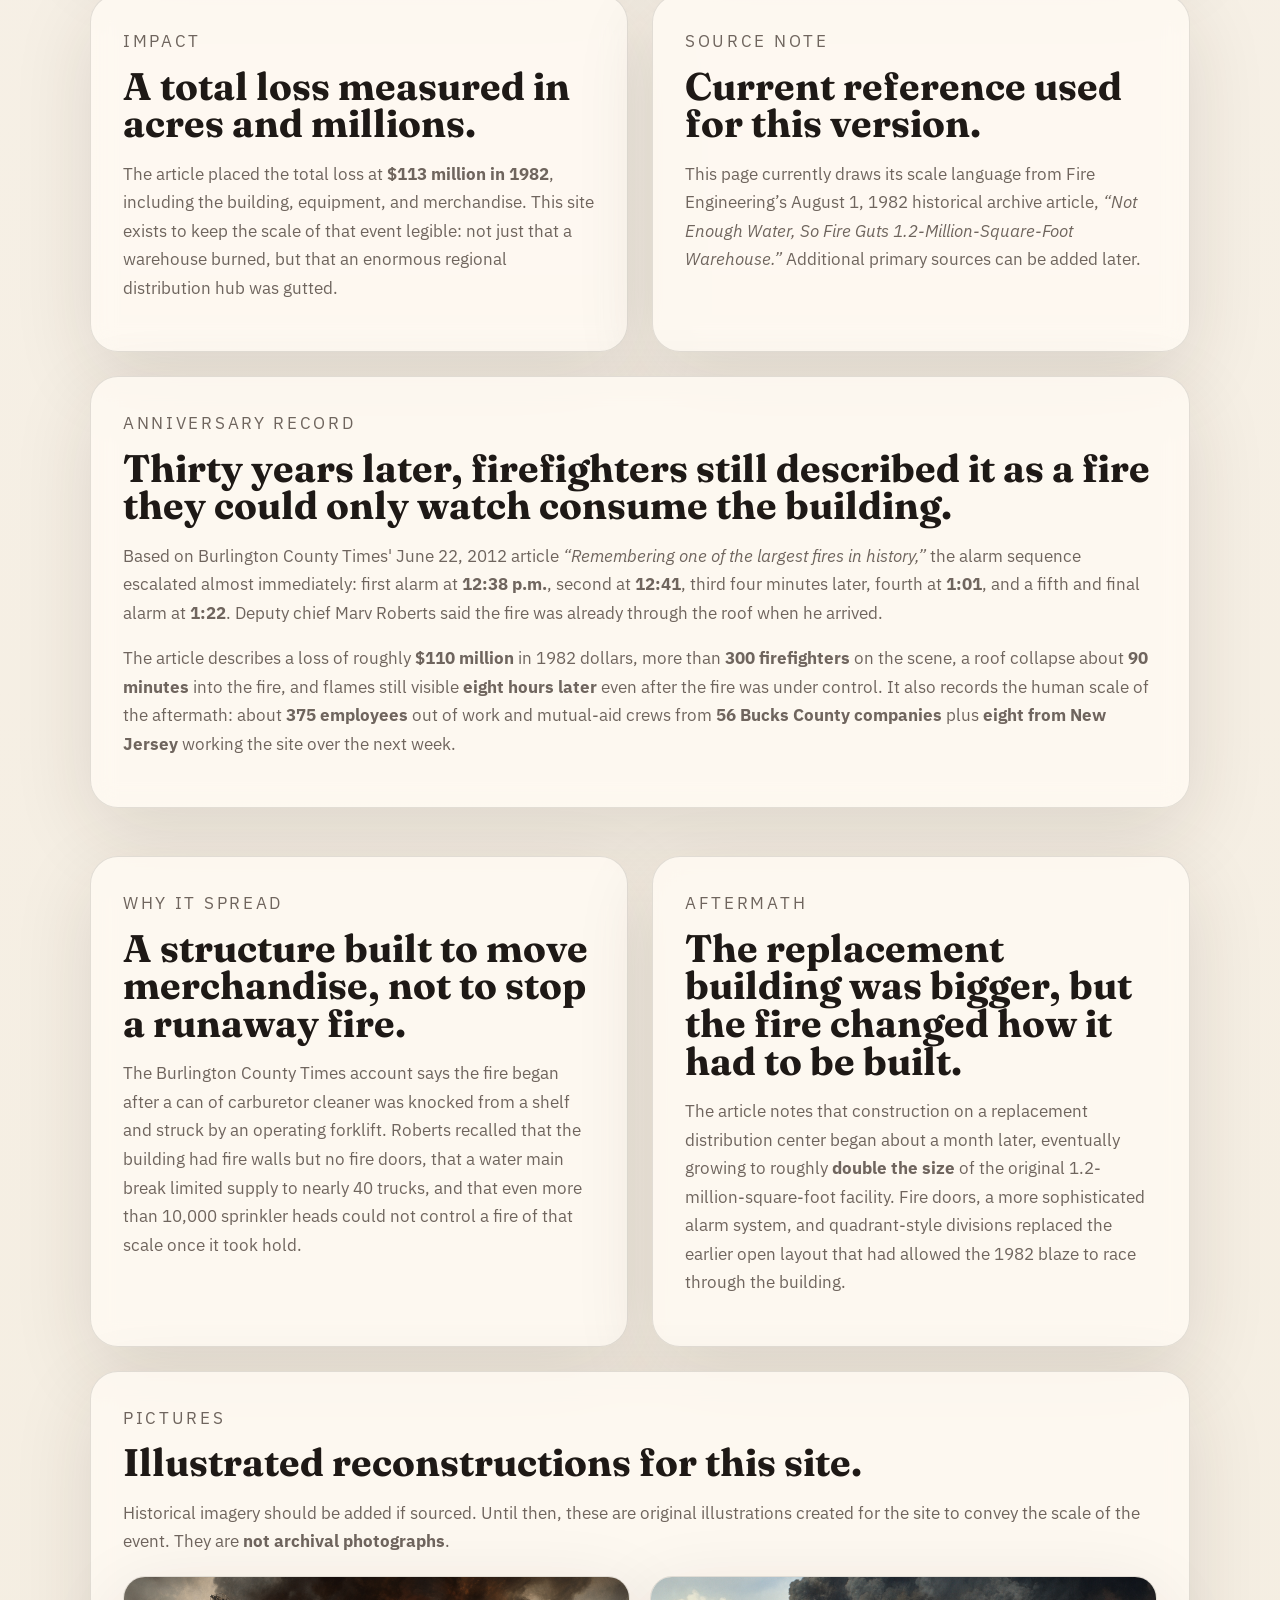
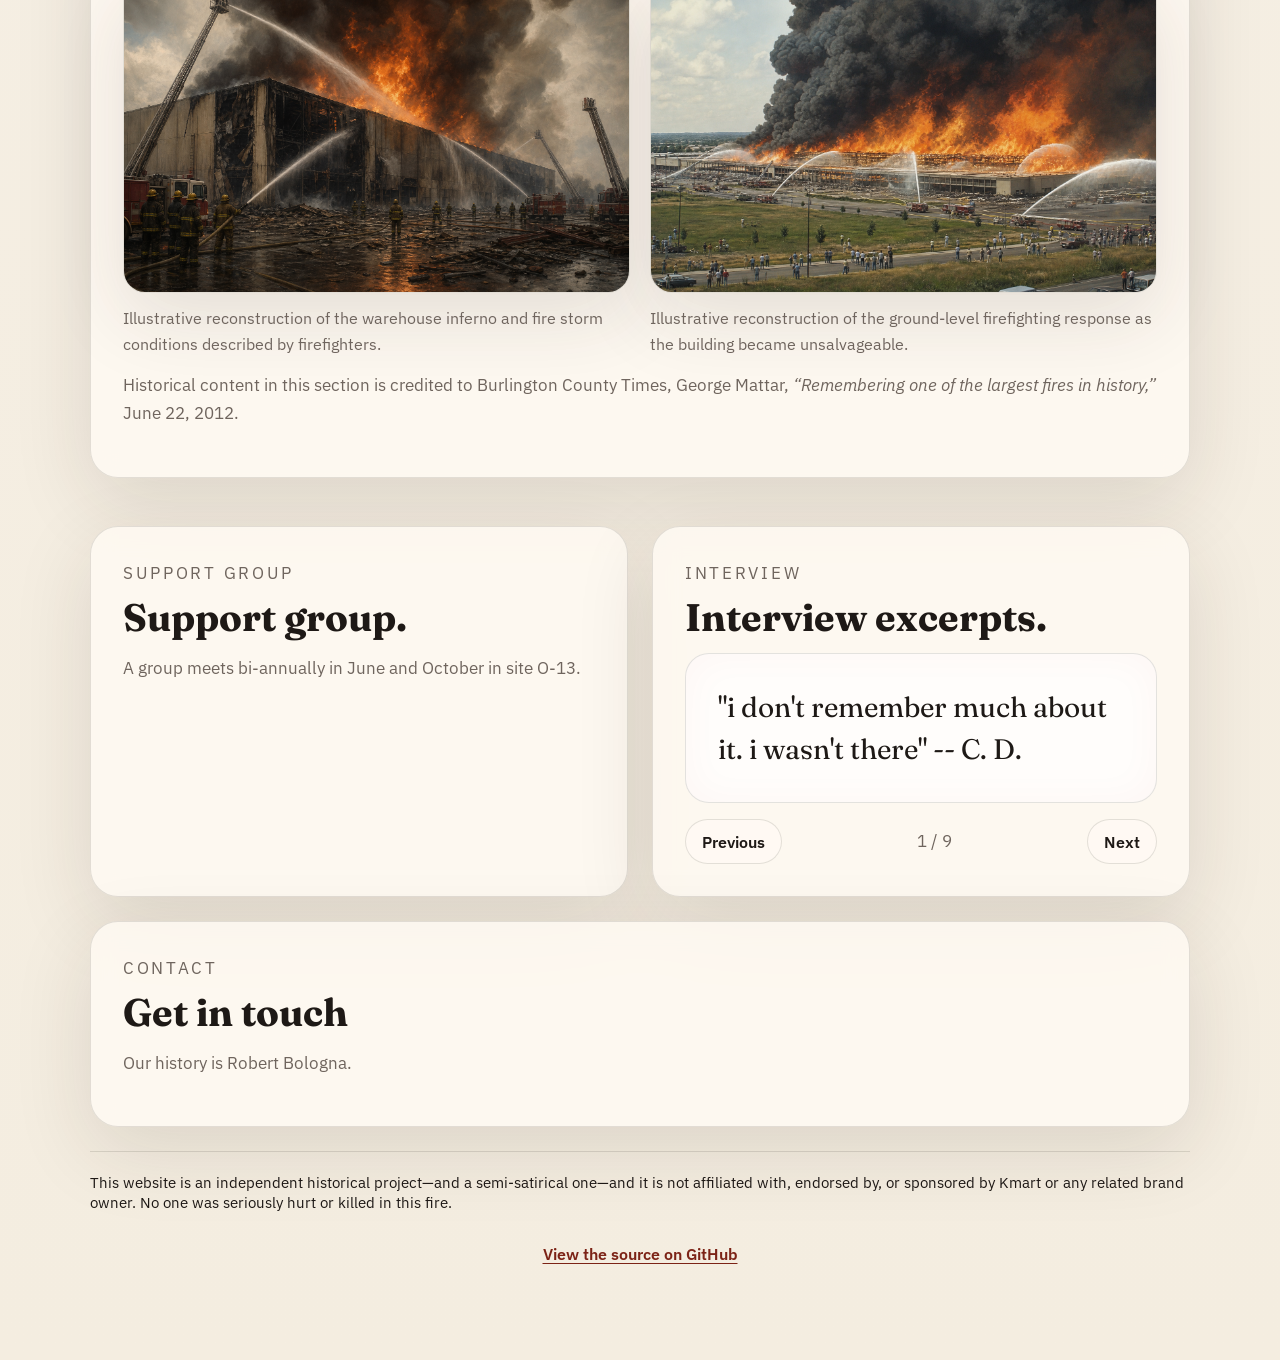
==== commit 6ba87f73: "add robert balogna" ====
--- a/index.html
+++ b/index.html
@@ -76,11 +76,9 @@
             </div>
           </div>
         </div>
-        <p class="counter-note">
-          Counter base time: <strong>June 21, 1982 at 12:00 PM Eastern</strong>.
-          You can change this in <code>app.js</code> if you have a better-sourced
-          start time.
-        </p>
+         <p class="counter-note">
+           Counter base time: <strong>June 21, 1982 at 12:00 PM Eastern</strong>.
+         </p>
       </section>
 
       <section class="content-grid" id="scale">
@@ -235,30 +233,37 @@
           </p>
         </article>
 
-        <article class="panel">
-          <p class="section-label">Interview</p>
-          <h2>Interview excerpts.</h2>
-          <div class="quote-carousel" data-quote-carousel>
-            <blockquote class="quote-card" id="quote-text">
-              "i don't remember much about it. i wasn't there" -- C. D.
-            </blockquote>
-            <div class="quote-carousel-controls">
-              <button class="quote-button" type="button" data-quote-prev>
-                Previous
-              </button>
-              <p class="quote-carousel-status" id="quote-status">1 / 4</p>
-              <button class="quote-button" type="button" data-quote-next>
-                Next
-              </button>
-            </div>
-          </div>
-        </article>
-      </section>
-
-      <p class="disclaimer site-disclaimer">
-        This website is an independent historical project and is not affiliated
-        with, endorsed by, or sponsored by Kmart or any related brand owner.
-      </p>
+       <section class="panel">
+         <p class="section-label">Interview</p>
+         <h2>Interview excerpts.</h2>
+         <div class="quote-carousel" data-quote-carousel>
+           <blockquote class="quote-card" id="quote-text">
+             "i don't remember much about it. i wasn't there" -- C. D.
+           </blockquote>
+           <div class="quote-carousel-controls">
+             <button class="quote-button" type="button" data-quote-prev>
+               Previous
+             </button>
+             <p class="quote-carousel-status" id="quote-status">1 / 4</p>
+             <button class="quote-button" type="button" data-quote-next>
+               Next
+             </button>
+           </div>
+         </div>
+       </section>
+
+      </section>
+
+       <section class="panel">
+         <p class="section-label">Contact</p>
+         <h2>Get in touch</h2>
+         <p>Our history is Robert Bologna.</p>
+       </section>
+
+       <p class="disclaimer site-disclaimer">
+         This website is an independent historical project—and a semi-satirical one—and it is not affiliated
+         with, endorsed by, or sponsored by Kmart or any related brand owner. No one was seriously hurt or killed in this fire.
+       </p>
 
       <footer class="site-footer">
         <a
--- a/styles.css
+++ b/styles.css
@@ -229,18 +229,19 @@
   gap: 1rem;
 }
 
-.quote-card {
-  margin: 0;
-  min-height: 8.5rem;
-  padding: 1.4rem;
-  border-radius: 20px;
-  background: rgba(255, 255, 255, 0.56);
-  border: 1px solid rgba(30, 25, 22, 0.08);
-  font-family: "Fraunces", serif;
-  font-size: clamp(1.2rem, 2vw, 1.6rem);
-  line-height: 1.45;
-  color: var(--ink);
-}
+ .quote-card {
+   margin: 0;
+   min-height: 8.5rem;
+   padding: 2rem;
+   border-radius: 24px;
+   background: rgba(255, 255, 255, 0.7);
+   border: 1px solid rgba(30, 25, 22, 0.12);
+   font-family: "Fraunces", serif;
+   font-size: clamp(1.4rem, 2.2vw, 1.8rem);
+   line-height: 1.5;
+   color: var(--ink);
+   box-shadow: inset 0 0 40px rgba(181, 72, 47, 0.03);
+ }
 
 .quote-carousel-controls {
   display: flex;
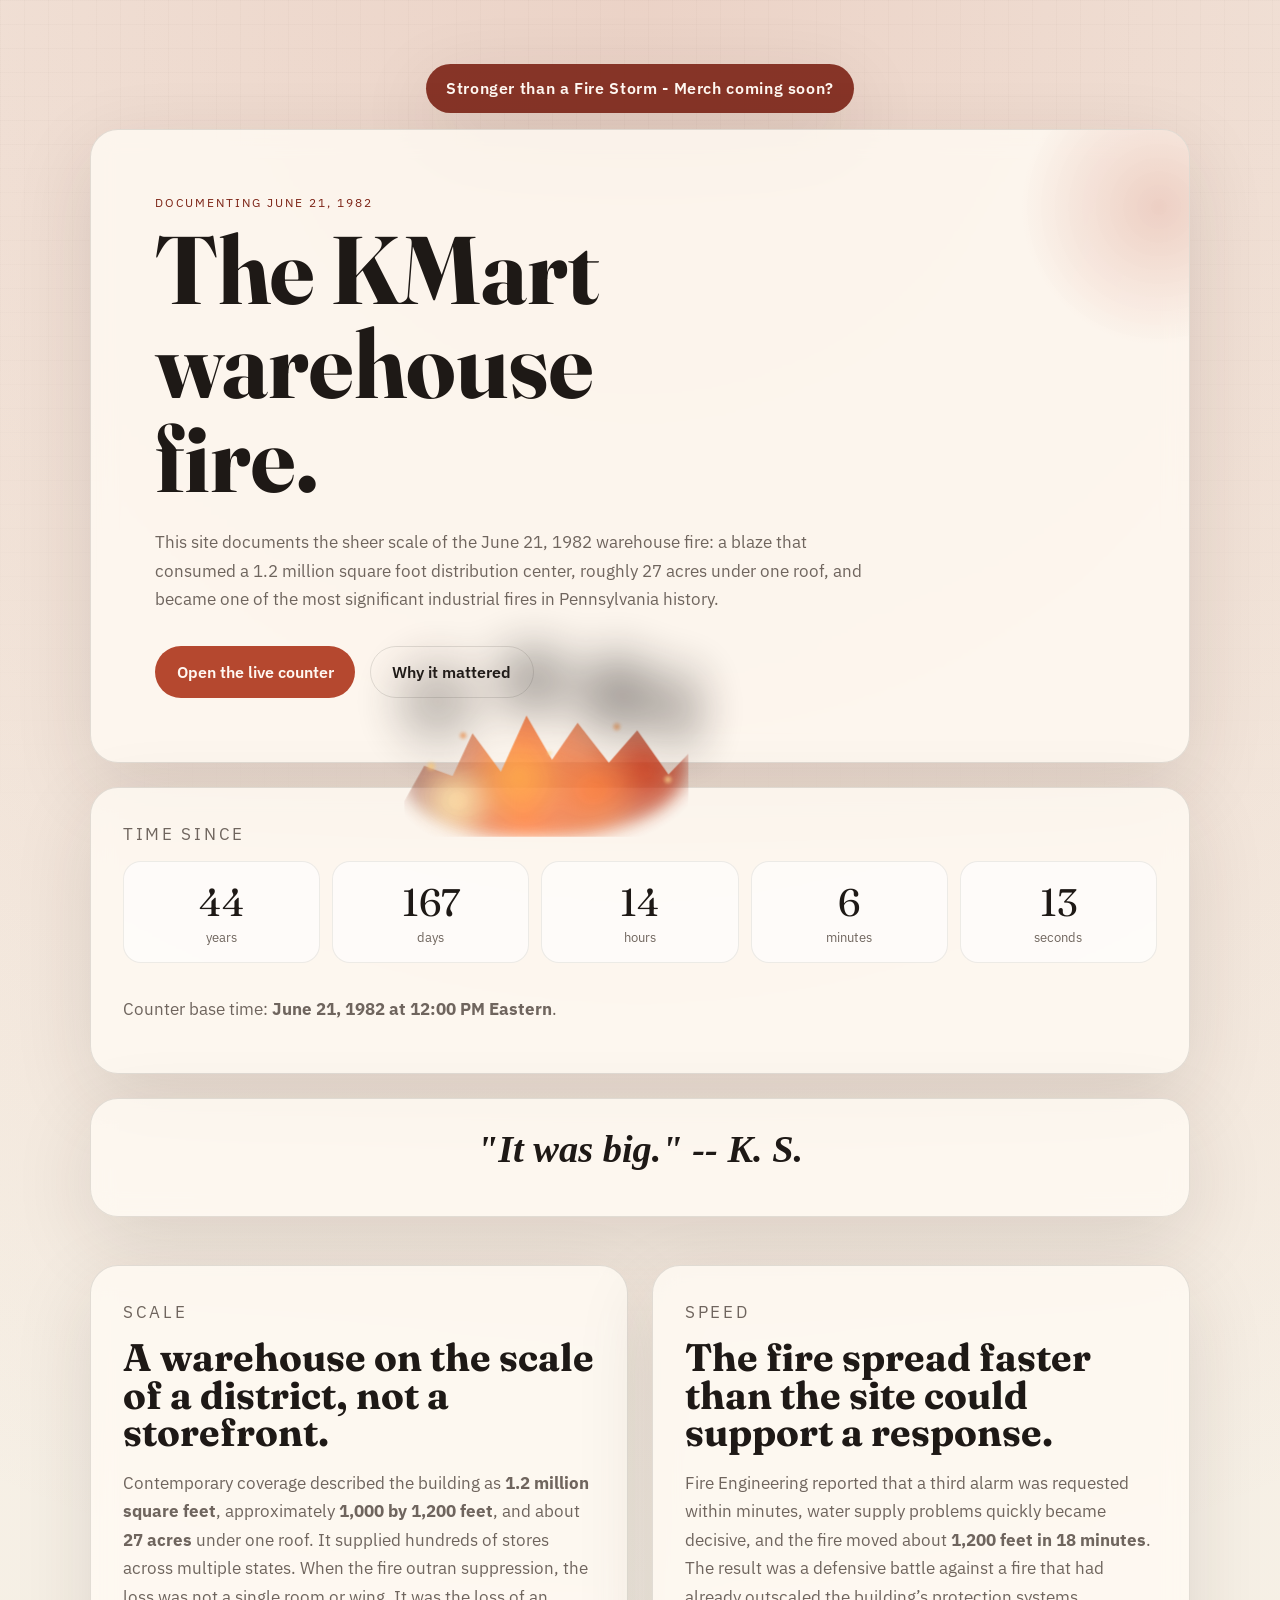
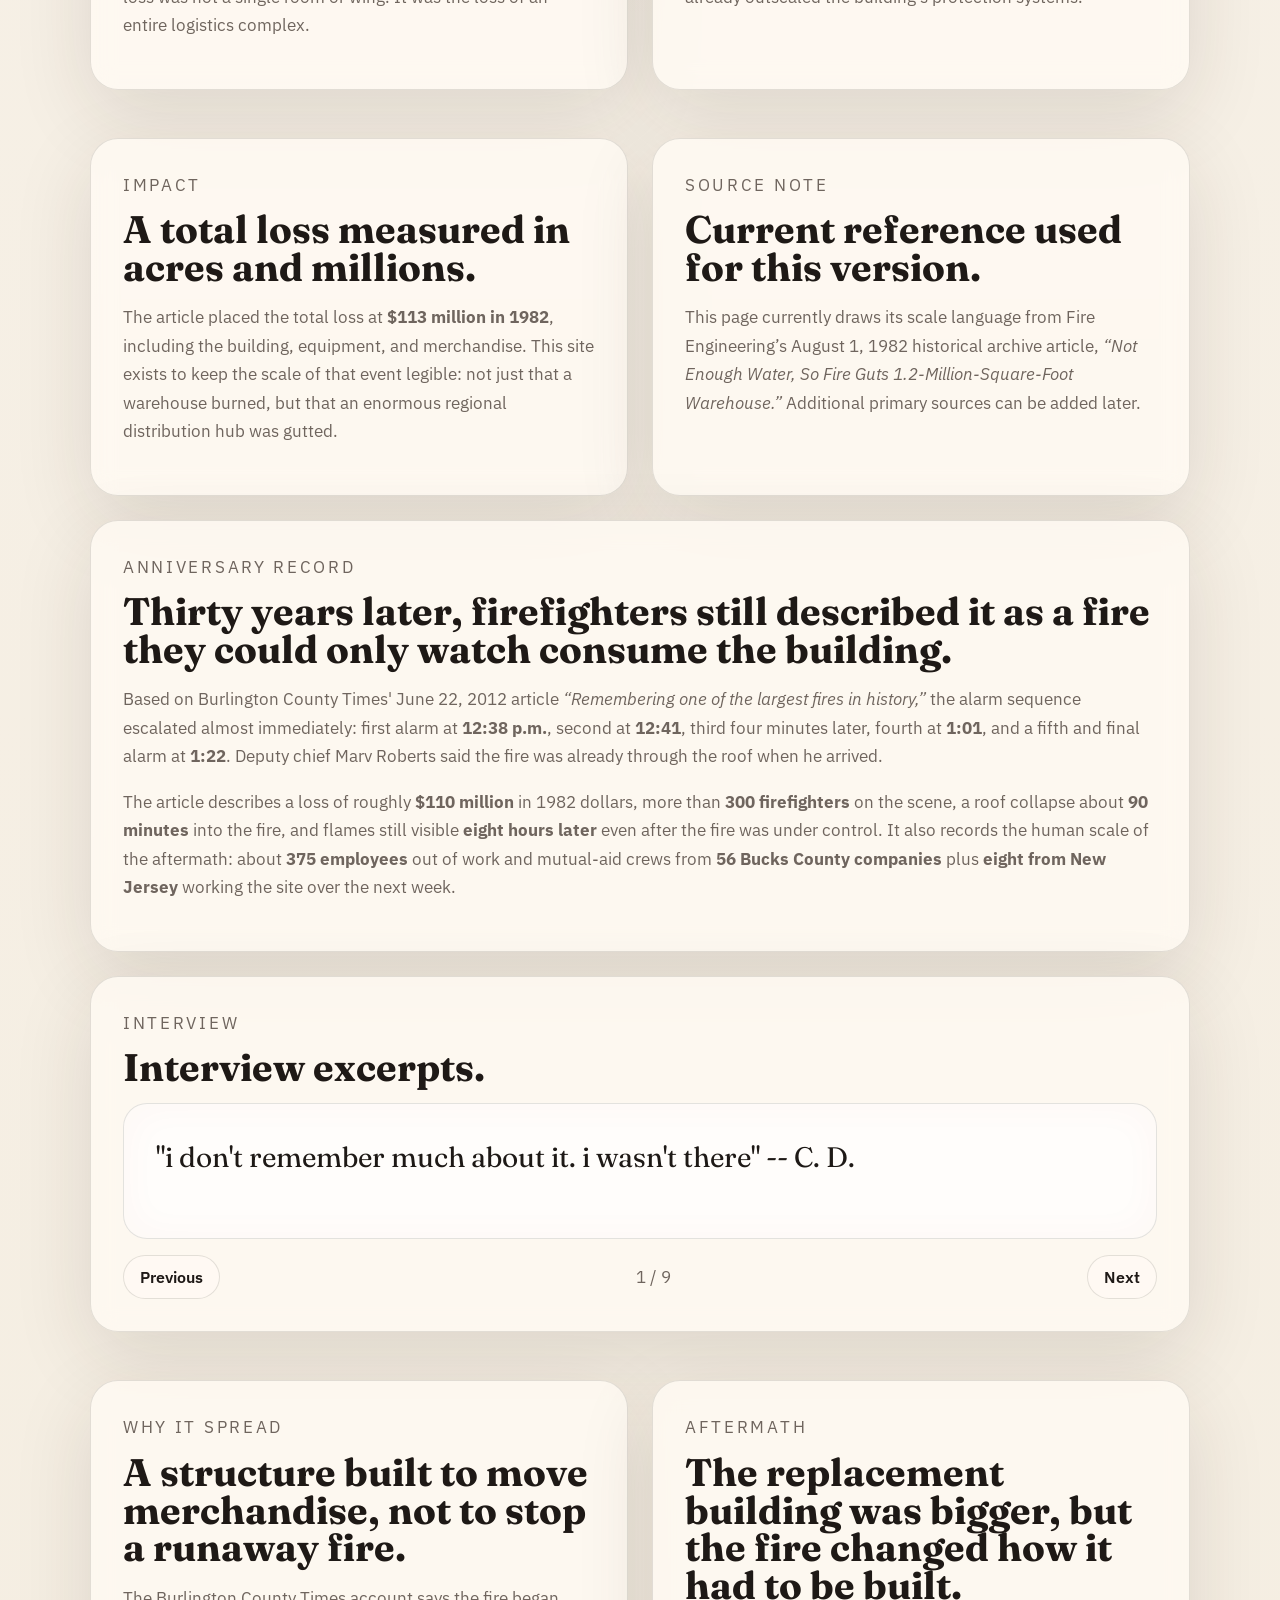
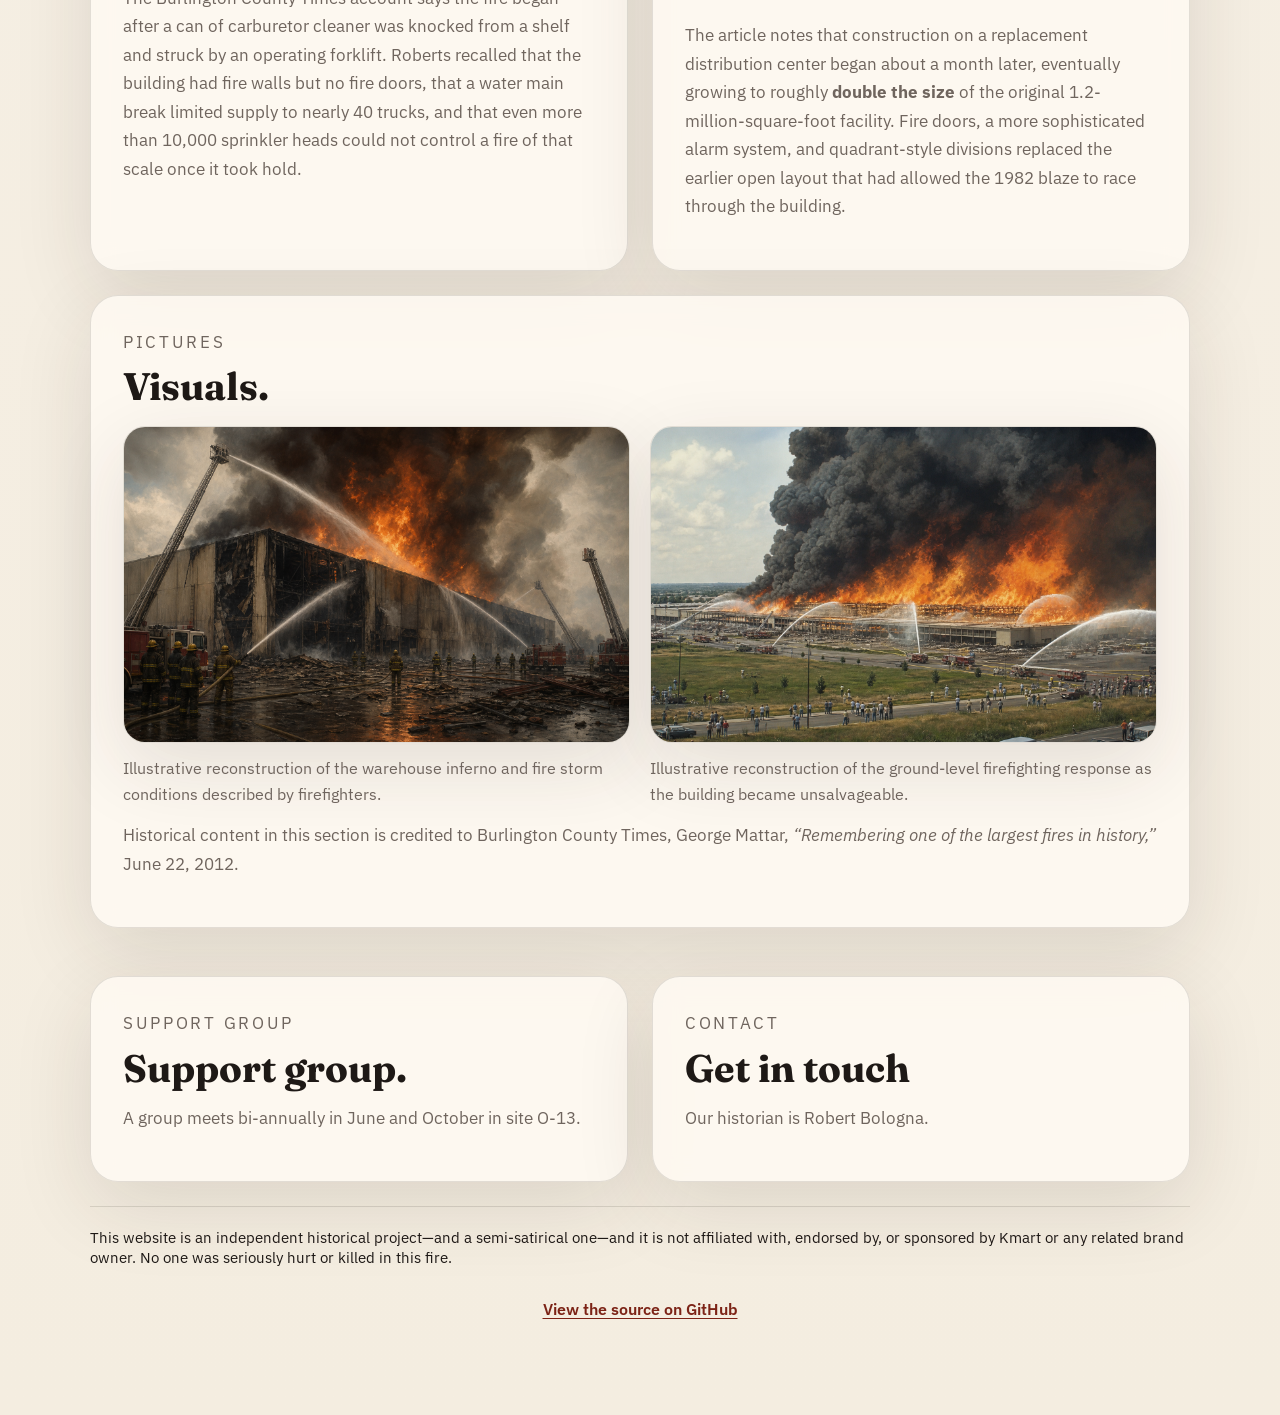
==== commit 4ba6d8a6: "fix safari formatting" ====
--- a/index.html
+++ b/index.html
@@ -50,36 +50,41 @@
         </div>
       </section>
 
-      <section class="panel panel-highlight">
-        <div>
-          <p class="section-label">Time Since</p>
-          <div class="inline-counter" aria-live="polite">
-            <div class="inline-counter-item">
-              <span id="years">0</span>
-              <small>years</small>
-            </div>
-            <div class="inline-counter-item">
-              <span id="days">0</span>
-              <small>days</small>
-            </div>
-            <div class="inline-counter-item">
-              <span id="hours">0</span>
-              <small>hours</small>
-            </div>
-            <div class="inline-counter-item">
-              <span id="minutes">0</span>
-              <small>minutes</small>
-            </div>
-            <div class="inline-counter-item">
-              <span id="seconds">0</span>
-              <small>seconds</small>
-            </div>
-          </div>
-        </div>
+       <section class="panel panel-highlight">
+         <div>
+           <p class="section-label">Time Since</p>
+           <div class="inline-counter" aria-live="polite">
+             <div class="inline-counter-item">
+               <span id="years">0</span>
+               <small>years</small>
+             </div>
+             <div class="inline-counter-item">
+               <span id="days">0</span>
+               <small>days</small>
+             </div>
+             <div class="inline-counter-item">
+               <span id="hours">0</span>
+               <small>hours</small>
+             </div>
+             <div class="inline-counter-item">
+               <span id="minutes">0</span>
+               <small>minutes</small>
+             </div>
+             <div class="inline-counter-item">
+               <span id="seconds">0</span>
+               <small>seconds</small>
+             </div>
+           </div>
+         </div>
          <p class="counter-note">
            Counter base time: <strong>June 21, 1982 at 12:00 PM Eastern</strong>.
          </p>
-      </section>
+       </section>
+
+       <section class="panel">
+         <h2 style="text-align: center; font-style: italic;">"It was big." -- K. S.</h2>
+       </section>
+
 
       <section class="content-grid" id="scale">
         <article class="panel">
@@ -134,30 +139,50 @@
         </article>
       </section>
 
-      <section class="panel">
-        <p class="section-label">Anniversary Record</p>
-        <h2>Thirty years later, firefighters still described it as a fire they could only watch consume the building.</h2>
-        <p>
-          Based on Burlington County Times' June 22, 2012 article
-          <em>“Remembering one of the largest fires in history,”</em> the alarm
-          sequence escalated almost immediately: first alarm at
-          <strong>12:38 p.m.</strong>, second at <strong>12:41</strong>, third
-          four minutes later, fourth at <strong>1:01</strong>, and a fifth and
-          final alarm at <strong>1:22</strong>. Deputy chief Marv Roberts said
-          the fire was already through the roof when he arrived.
-        </p>
-        <p>
-          The article describes a loss of roughly <strong>$110 million</strong>
-          in 1982 dollars, more than <strong>300 firefighters</strong> on the
-          scene, a roof collapse about <strong>90 minutes</strong> into the
-          fire, and flames still visible <strong>eight hours later</strong> even
-          after the fire was under control. It also records the human scale of
-          the aftermath: about <strong>375 employees</strong> out of work and
-          mutual-aid crews from <strong>56 Bucks County companies</strong> plus
-          <strong>eight from New Jersey</strong> working the site over the next
-          week.
-        </p>
-      </section>
+       <section class="panel">
+         <p class="section-label">Anniversary Record</p>
+         <h2>Thirty years later, firefighters still described it as a fire they could only watch consume the building.</h2>
+         <p>
+           Based on Burlington County Times' June 22, 2012 article
+           <em>“Remembering one of the largest fires in history,”</em> the alarm
+           sequence escalated almost immediately: first alarm at
+           <strong>12:38 p.m.</strong>, second at <strong>12:41</strong>, third
+           four minutes later, fourth at <strong>1:01</strong>, and a fifth and
+           final alarm at <strong>1:22</strong>. Deputy chief Marv Roberts said
+           the fire was already through the roof when he arrived.
+         </p>
+         <p>
+           The article describes a loss of roughly <strong>$110 million</strong>
+           in 1982 dollars, more than <strong>300 firefighters</strong> on the
+           scene, a roof collapse about <strong>90 minutes</strong> into the
+           fire, and flames still visible <strong>eight hours later</strong> even
+           after the fire was under control. It also records the human scale of
+           the aftermath: about <strong>375 employees</strong> out of work and
+           mutual-aid crews from <strong>56 Bucks County companies</strong> plus
+           <strong>eight from New Jersey</strong> working the site over the next
+           week.
+         </p>
+       </section>
+
+       <section class="panel">
+         <p class="section-label">Interview</p>
+         <h2>Interview excerpts.</h2>
+         <div class="quote-carousel" data-quote-carousel>
+           <blockquote class="quote-card" id="quote-text">
+             "i don't remember much about it. i wasn't there" -- C. D.
+           </blockquote>
+           <div class="quote-carousel-controls">
+             <button class="quote-button" type="button" data-quote-prev>
+               Previous
+             </button>
+             <p class="quote-carousel-status" id="quote-status">1 / 4</p>
+             <button class="quote-button" type="button" data-quote-next>
+               Next
+             </button>
+           </div>
+         </div>
+       </section>
+
 
       <section class="content-grid">
         <article class="panel">
@@ -189,17 +214,12 @@
 
       <section class="panel">
         <p class="section-label">Pictures</p>
-        <h2>Illustrated reconstructions for this site.</h2>
-        <p>
-          Historical imagery should be added if sourced. Until then, these are
-          original illustrations created for the site to convey the scale of the
-          event. They are <strong>not archival photographs</strong>.
-        </p>
+        <h2>Visuals.</h2>
         <div class="photo-grid">
           <figure class="photo-card">
             <img
               src="./assets/images/fire-illustration-1.png"
-              alt="Illustrated wide view of the KMart warehouse engulfed in flames with firefighters attacking the blaze."
+              alt="Huge. Illustrated wide view of the KMart warehouse engulfed in flames with firefighters attacking the blaze."
             />
             <figcaption>
               Illustrative reconstruction of the warehouse inferno and fire
@@ -224,40 +244,20 @@
         </p>
       </section>
 
-      <section class="content-grid">
-        <article class="panel">
-          <p class="section-label">Support Group</p>
-          <h2>Support group.</h2>
-          <p>
-            A group meets bi-annually in June and October in site O-13.
-          </p>
-        </article>
-
-       <section class="panel">
-         <p class="section-label">Interview</p>
-         <h2>Interview excerpts.</h2>
-         <div class="quote-carousel" data-quote-carousel>
-           <blockquote class="quote-card" id="quote-text">
-             "i don't remember much about it. i wasn't there" -- C. D.
-           </blockquote>
-           <div class="quote-carousel-controls">
-             <button class="quote-button" type="button" data-quote-prev>
-               Previous
-             </button>
-             <p class="quote-carousel-status" id="quote-status">1 / 4</p>
-             <button class="quote-button" type="button" data-quote-next>
-               Next
-             </button>
-           </div>
-         </div>
-       </section>
-
-      </section>
-
-       <section class="panel">
-         <p class="section-label">Contact</p>
-         <h2>Get in touch</h2>
-         <p>Our history is Robert Bologna.</p>
+       <section class="content-grid">
+         <article class="panel">
+           <p class="section-label">Support Group</p>
+           <h2>Support group.</h2>
+           <p>
+             A group meets bi-annually in June and October in site O-13.
+           </p>
+         </article>
+
+         <article class="panel">
+           <p class="section-label">Contact</p>
+           <h2>Get in touch</h2>
+           <p>Our historian is Robert Bologna.</p>
+         </article>
        </section>
 
        <p class="disclaimer site-disclaimer">
--- a/styles.css
+++ b/styles.css
@@ -53,15 +53,16 @@
     transform 2.8s ease;
 }
 
-.top-banner {
-  margin-bottom: 1rem;
-  padding: 0.9rem 1.25rem;
-  border-radius: 999px;
-  background: rgba(124, 35, 22, 0.9);
-  color: #fff8f2;
-  text-align: center;
-  box-shadow: var(--shadow);
-}
+ .top-banner {
+   margin: 0 auto 1rem;
+   padding: 0.9rem 1.25rem;
+   border-radius: 999px;
+   background: rgba(124, 35, 22, 0.9);
+   color: #fff8f2;
+   text-align: center;
+   box-shadow: var(--shadow);
+   width: fit-content;
+ }
 
 .top-banner p {
   margin: 0;
@@ -250,16 +251,18 @@
   gap: 0.75rem;
 }
 
-.quote-button {
-  border: 1px solid var(--line);
-  background: rgba(255, 250, 243, 0.9);
-  color: var(--ink);
-  border-radius: 999px;
-  padding: 0.7rem 1rem;
-  font: inherit;
-  font-weight: 600;
-  cursor: pointer;
-}
+ .quote-button {
+   -webkit-appearance: none;
+   appearance: none;
+   border: 1px solid var(--line);
+   background: rgba(255, 250, 243, 0.9);
+   color: var(--ink);
+   border-radius: 999px;
+   padding: 0.7rem 1rem;
+   font: inherit;
+   font-weight: 600;
+   cursor: pointer;
+ }
 
 .quote-carousel-status {
   margin: 0;
@@ -282,15 +285,16 @@
   margin: 0;
 }
 
-.photo-card img {
-  display: block;
-  width: 100%;
-  aspect-ratio: 16 / 10;
-  object-fit: cover;
-  border-radius: 22px;
-  border: 1px solid var(--line);
-  box-shadow: var(--shadow);
-}
+ .photo-card img {
+   display: block;
+   width: 100%;
+   height: auto;
+   aspect-ratio: 16 / 10;
+   object-fit: cover;
+   border-radius: 22px;
+   border: 1px solid var(--line);
+   box-shadow: var(--shadow);
+ }
 
 .photo-card figcaption,
 .photo-credit {
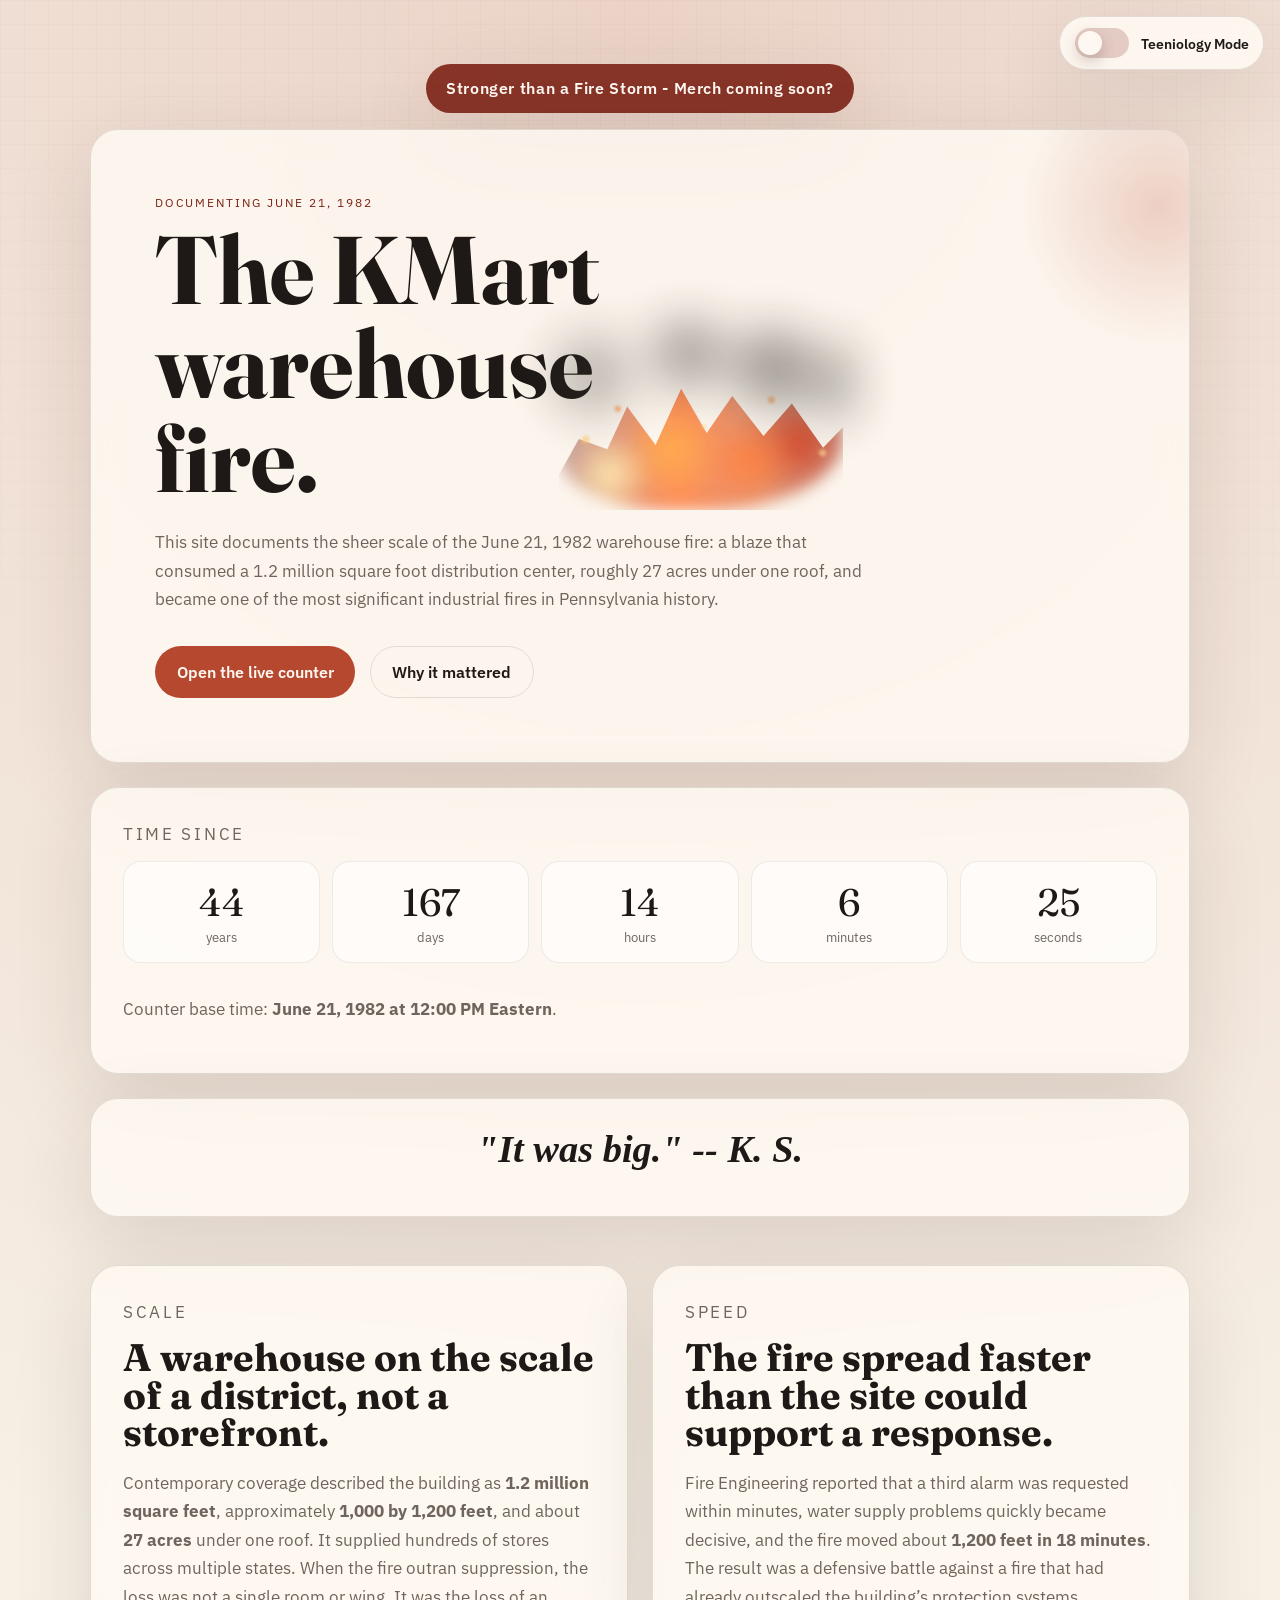
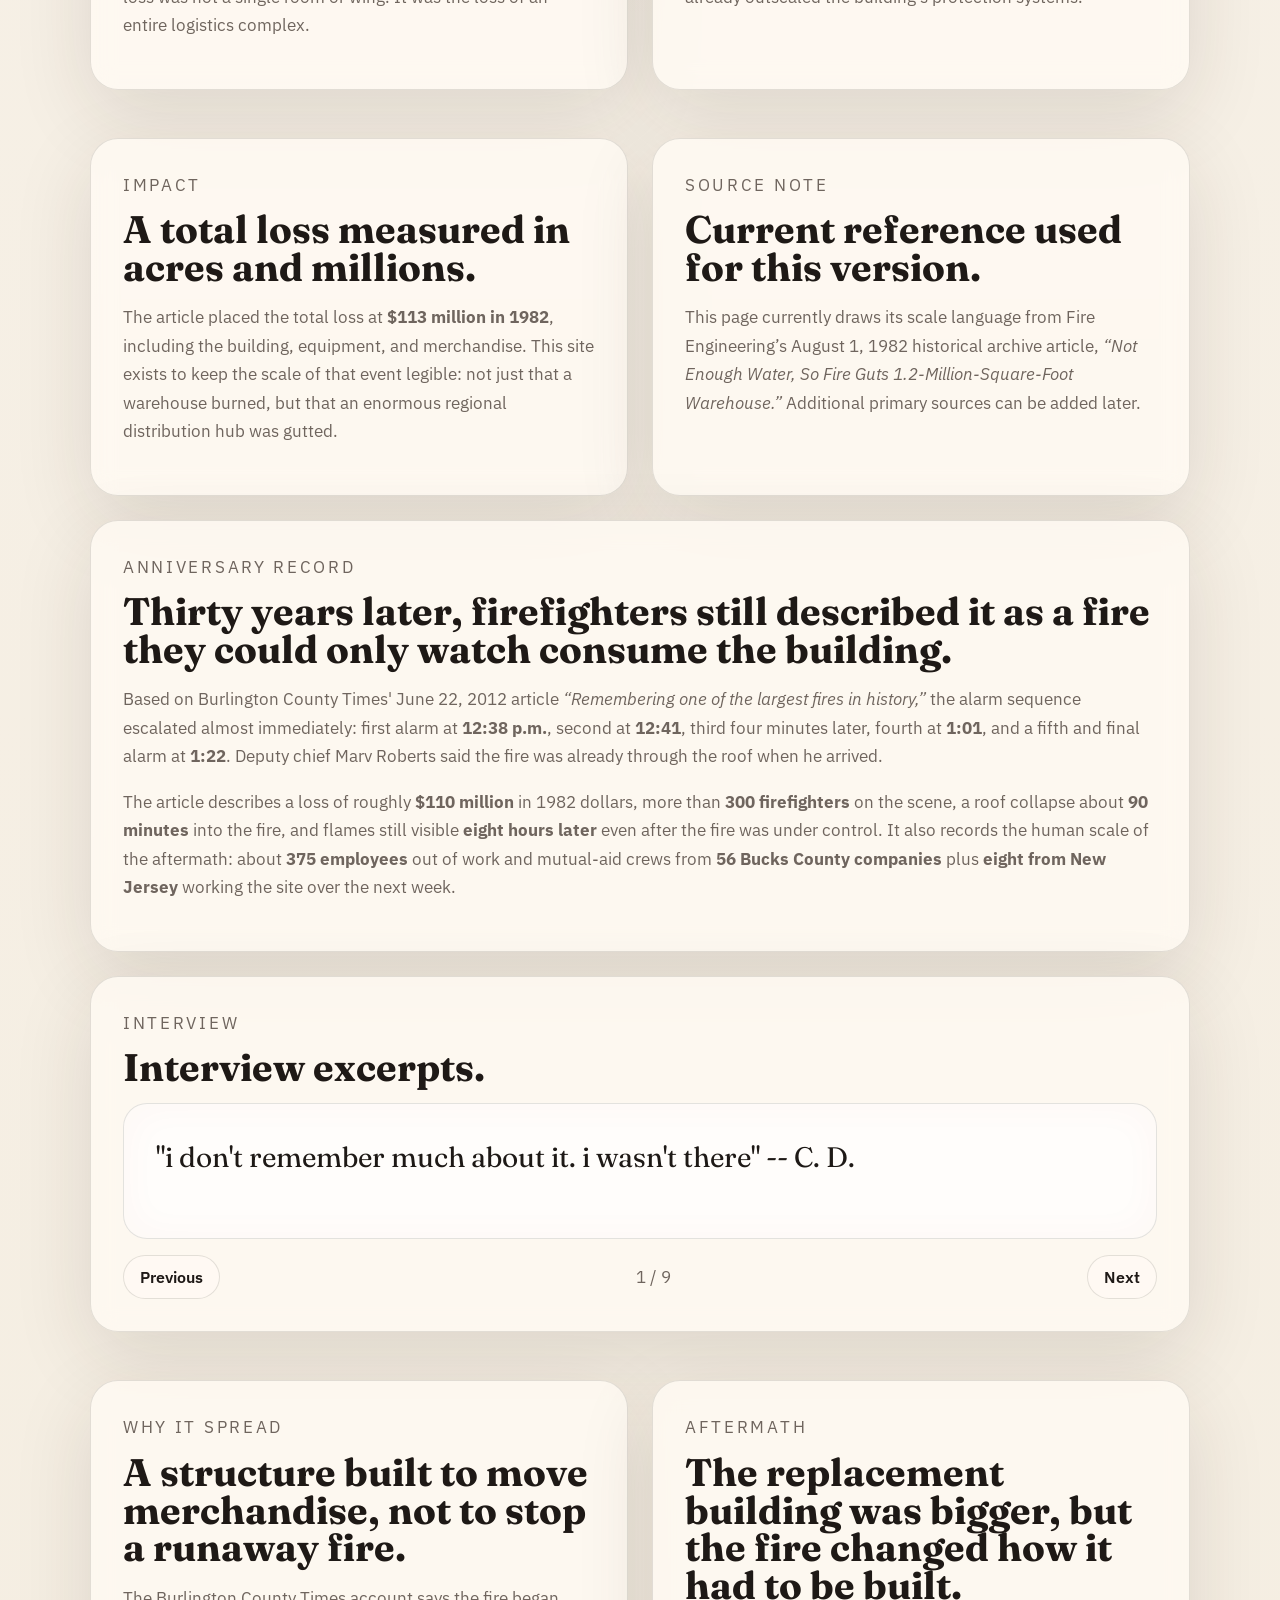
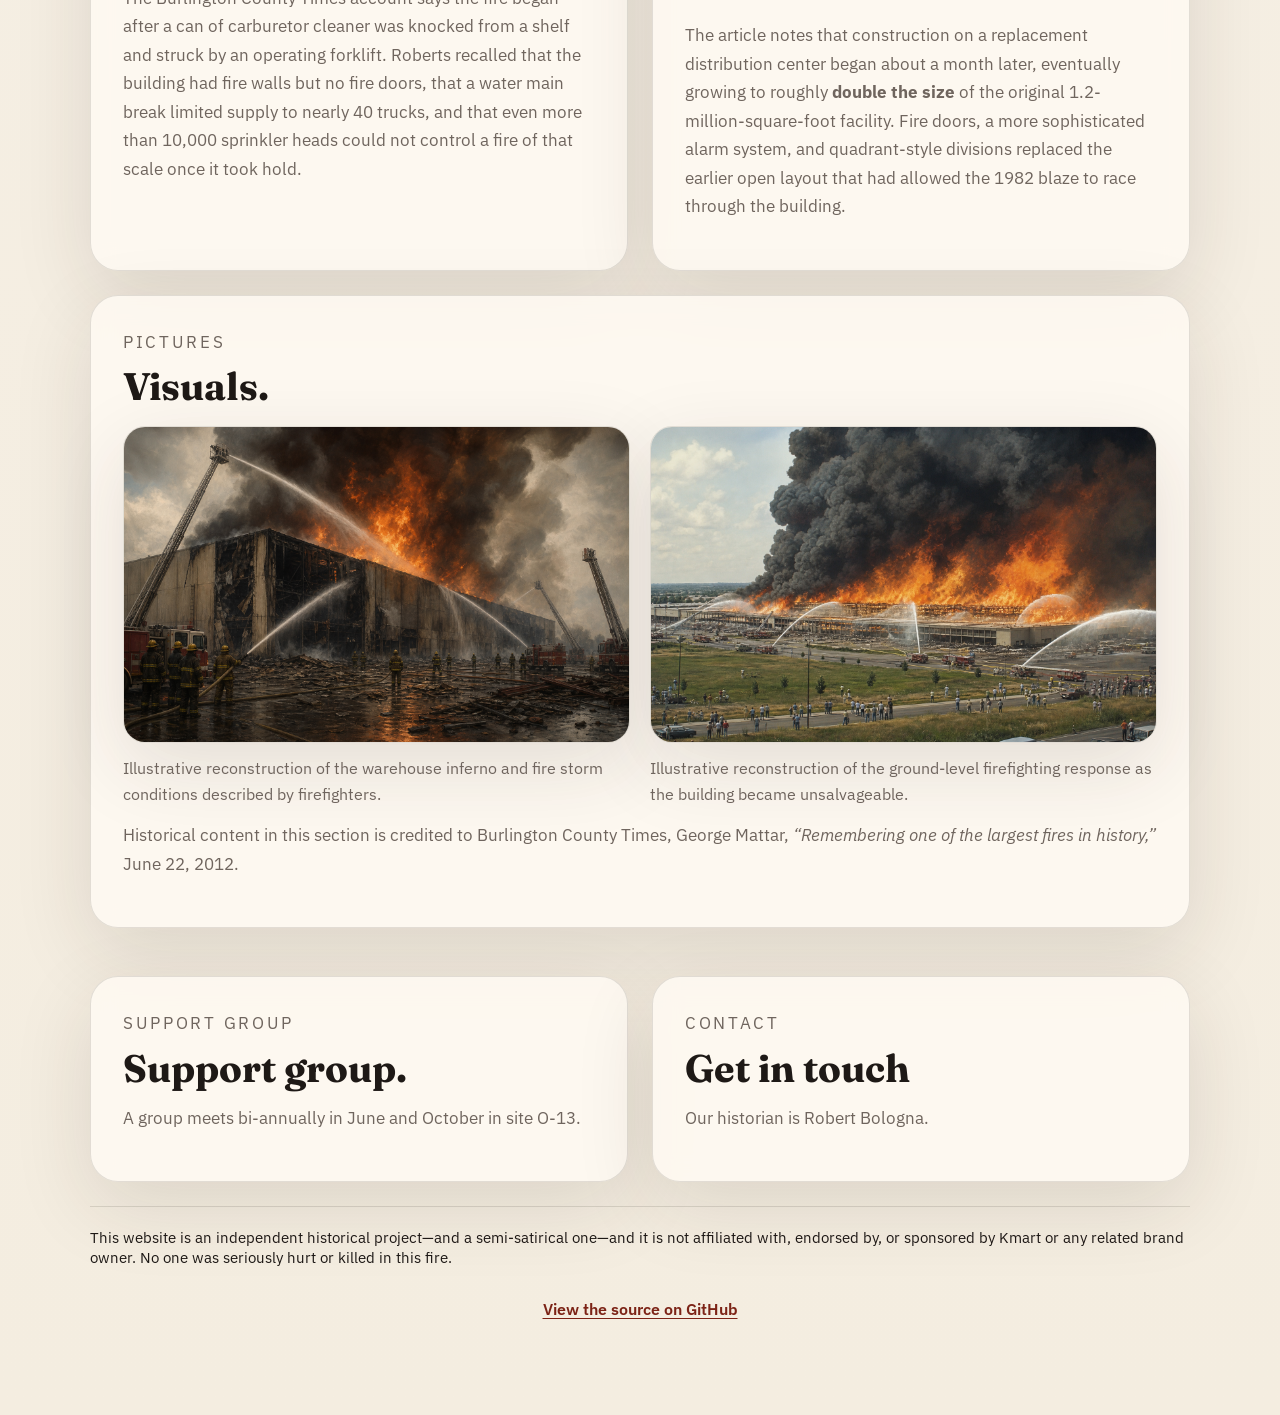
==== commit 631d7001: "add teenieology toggle" ====
--- a/index.html
+++ b/index.html
@@ -22,10 +22,17 @@
       <div class="fire-storm-embers"></div>
       <div class="fire-storm-smoke"></div>
     </div>
-    <div class="burn-overlay" aria-hidden="true">
-      <div class="burn-overlay-smoke"></div>
-    </div>
-    <div class="death-message" aria-hidden="true">
+     <div class="burn-overlay" aria-hidden="true">
+       <div class="burn-overlay-smoke"></div>
+     </div>
+     <div class="teeniology-toggle-container" data-teenie-skip>
+       <label class="switch">
+         <input type="checkbox" id="teeniology-toggle" aria-label="Toggle Teeniology Mode">
+         <span class="slider round"></span>
+       </label>
+       <span class="toggle-label">Teeniology Mode</span>
+     </div>
+     <div class="death-message" aria-hidden="true">
       <p class="death-message-label">The trail ended here.</p>
       <h2>you died</h2>
       <p class="death-message-note">Refresh the page to return to the fire.</p>
@@ -55,23 +62,23 @@
            <p class="section-label">Time Since</p>
            <div class="inline-counter" aria-live="polite">
              <div class="inline-counter-item">
-               <span id="years">0</span>
+               <span id="years" data-teenie-dynamic>0</span>
                <small>years</small>
              </div>
              <div class="inline-counter-item">
-               <span id="days">0</span>
+               <span id="days" data-teenie-dynamic>0</span>
                <small>days</small>
              </div>
              <div class="inline-counter-item">
-               <span id="hours">0</span>
+               <span id="hours" data-teenie-dynamic>0</span>
                <small>hours</small>
              </div>
              <div class="inline-counter-item">
-               <span id="minutes">0</span>
+               <span id="minutes" data-teenie-dynamic>0</span>
                <small>minutes</small>
              </div>
              <div class="inline-counter-item">
-               <span id="seconds">0</span>
+               <span id="seconds" data-teenie-dynamic>0</span>
                <small>seconds</small>
              </div>
            </div>
@@ -276,6 +283,7 @@
       </footer>
     </main>
 
+    <script src="./teeniology.js"></script>
     <script src="./app.js"></script>
   </body>
 </html>
--- a/styles.css
+++ b/styles.css
@@ -582,3 +582,94 @@
     grid-template-columns: 1fr;
   }
 }
+
+.teeniology-toggle-container {
+  position: fixed;
+  top: 1rem;
+  right: 1rem;
+  z-index: 7;
+  display: inline-flex;
+  align-items: center;
+  gap: 0.75rem;
+  padding: 0.7rem 0.9rem;
+  border-radius: 999px;
+  background: rgba(255, 250, 243, 0.88);
+  border: 1px solid var(--line);
+  box-shadow: var(--shadow);
+  -webkit-backdrop-filter: blur(12px);
+  backdrop-filter: blur(12px);
+}
+
+.toggle-label {
+  font-size: 0.9rem;
+  font-weight: 600;
+  color: var(--ink);
+}
+
+.switch {
+  position: relative;
+  display: inline-block;
+  width: 54px;
+  height: 30px;
+}
+
+.switch input {
+  opacity: 0;
+  width: 0;
+  height: 0;
+}
+
+.slider {
+  position: absolute;
+  inset: 0;
+  cursor: pointer;
+  border-radius: 999px;
+  background: rgba(124, 35, 22, 0.2);
+  transition: background 180ms ease;
+}
+
+.slider::before {
+  content: "";
+  position: absolute;
+  top: 3px;
+  left: 3px;
+  width: 24px;
+  height: 24px;
+  border-radius: 50%;
+  background: #fff8f2;
+  box-shadow: 0 6px 16px rgba(51, 25, 18, 0.24);
+  transition: transform 180ms ease;
+}
+
+.switch input:checked + .slider {
+  background: var(--accent);
+}
+
+.switch input:focus-visible + .slider {
+  outline: 2px solid rgba(181, 72, 47, 0.45);
+  outline-offset: 3px;
+}
+
+.switch input:checked + .slider::before {
+  transform: translateX(24px);
+}
+
+body.page-burned .teeniology-toggle-container {
+  opacity: 0;
+  pointer-events: none;
+}
+
+@media (max-width: 860px) {
+  .teeniology-toggle-container {
+    top: 0.75rem;
+    right: 0.75rem;
+  }
+}
+
+@media (max-width: 560px) {
+  .teeniology-toggle-container {
+    position: static;
+    width: fit-content;
+    margin: 1rem auto 0;
+  }
+}
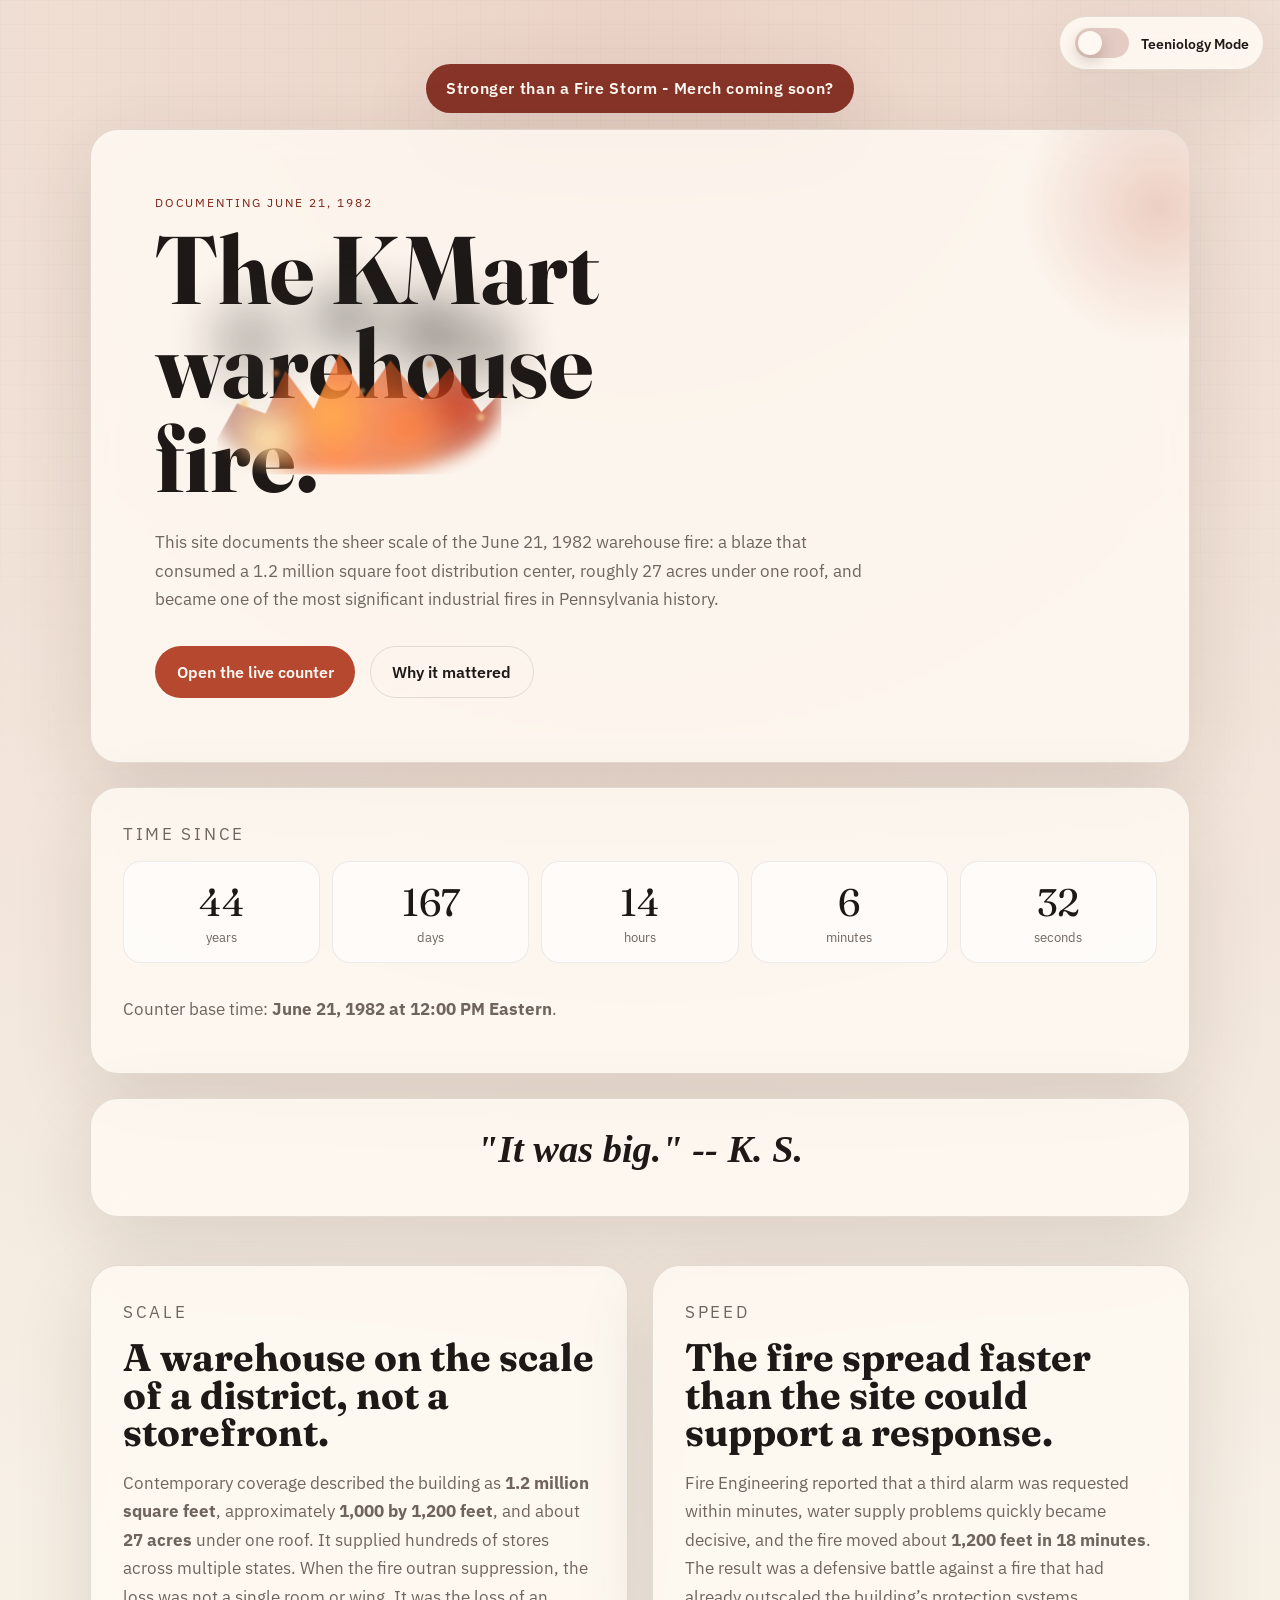
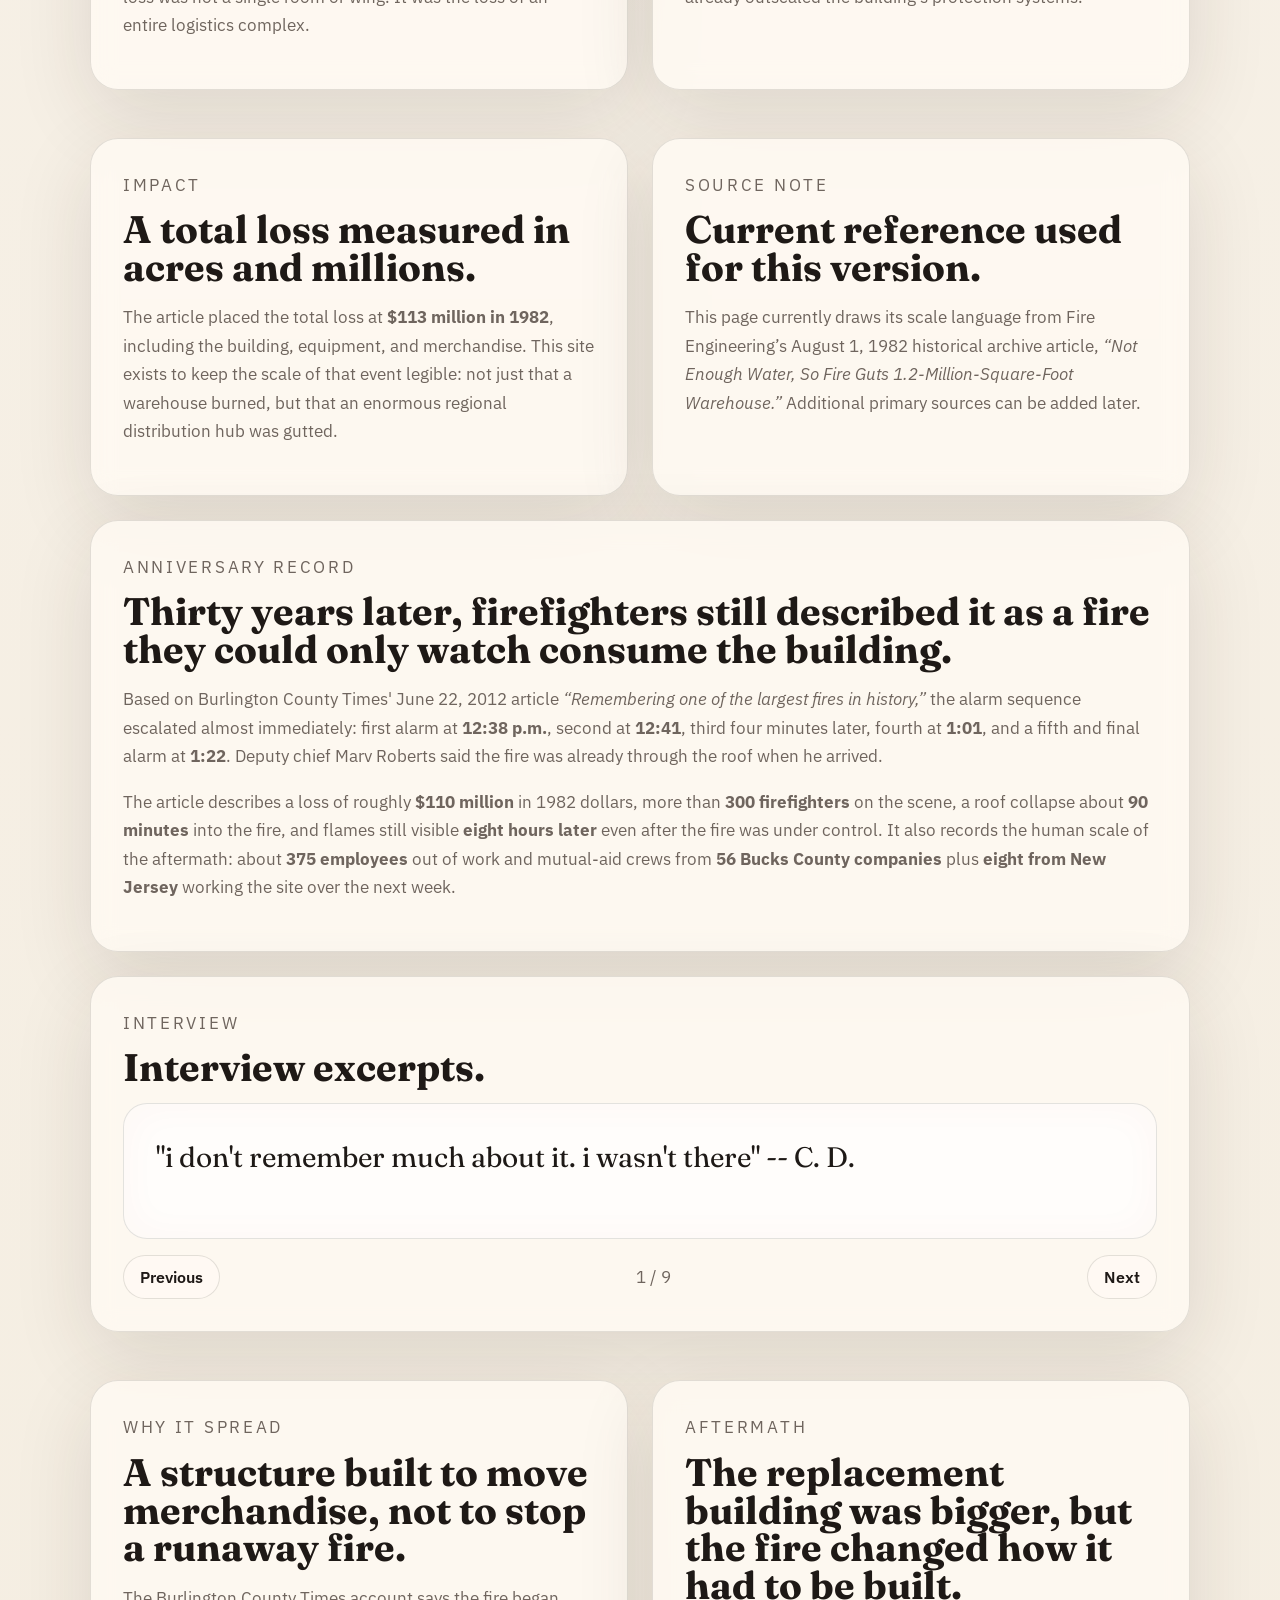
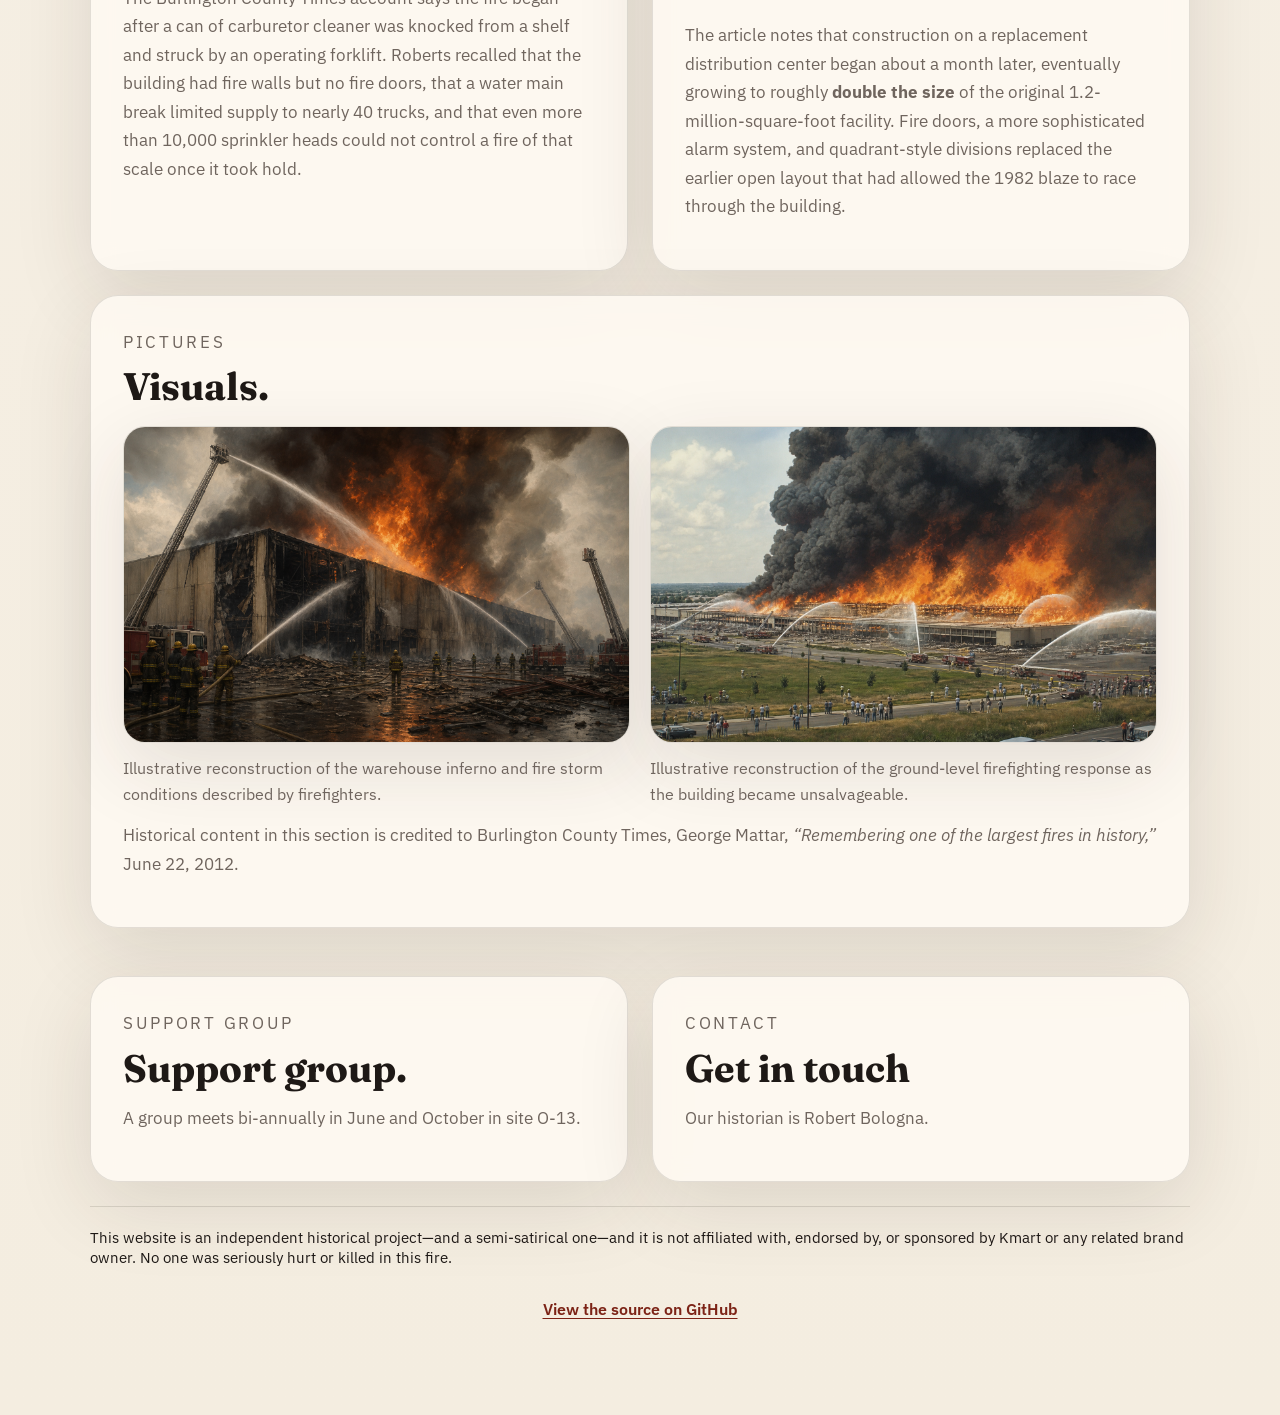
==== commit 2b27fb6e: "Fix teenieology deploy assets" ====
--- a/index.html
+++ b/index.html
@@ -14,7 +14,7 @@
       href="https://fonts.googleapis.com/css2?family=Fraunces:opsz,wght@9..144,600;9..144,700&family=IBM+Plex+Sans:wght@400;500;600&display=swap"
       rel="stylesheet"
     />
-    <link rel="stylesheet" href="./styles.css" />
+    <link rel="stylesheet" href="./styles.css?v=2" />
   </head>
   <body>
     <div class="fire-storm" id="fire-storm" aria-hidden="true">
@@ -283,7 +283,7 @@
       </footer>
     </main>
 
-    <script src="./teeniology.js"></script>
-    <script src="./app.js"></script>
+    <script src="./teeniology.js?v=2"></script>
+    <script src="./app.js?v=2"></script>
   </body>
 </html>
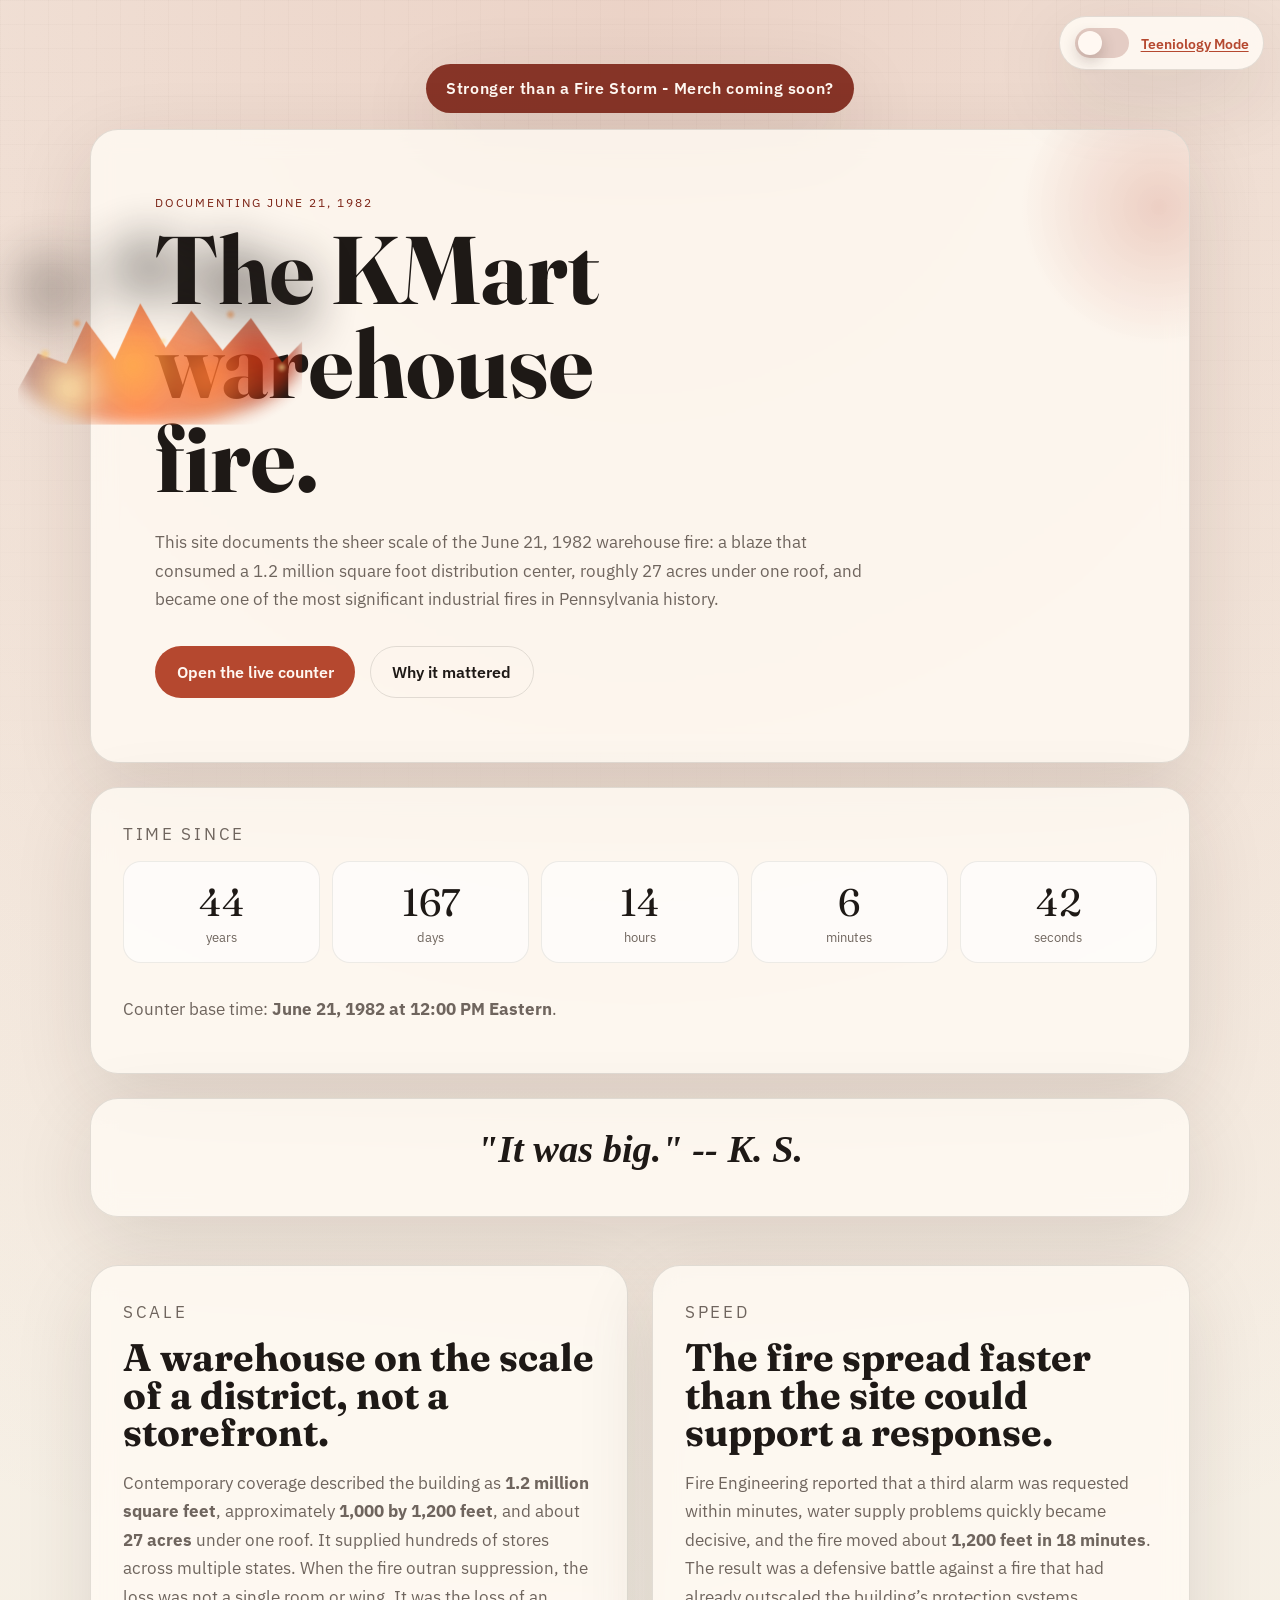
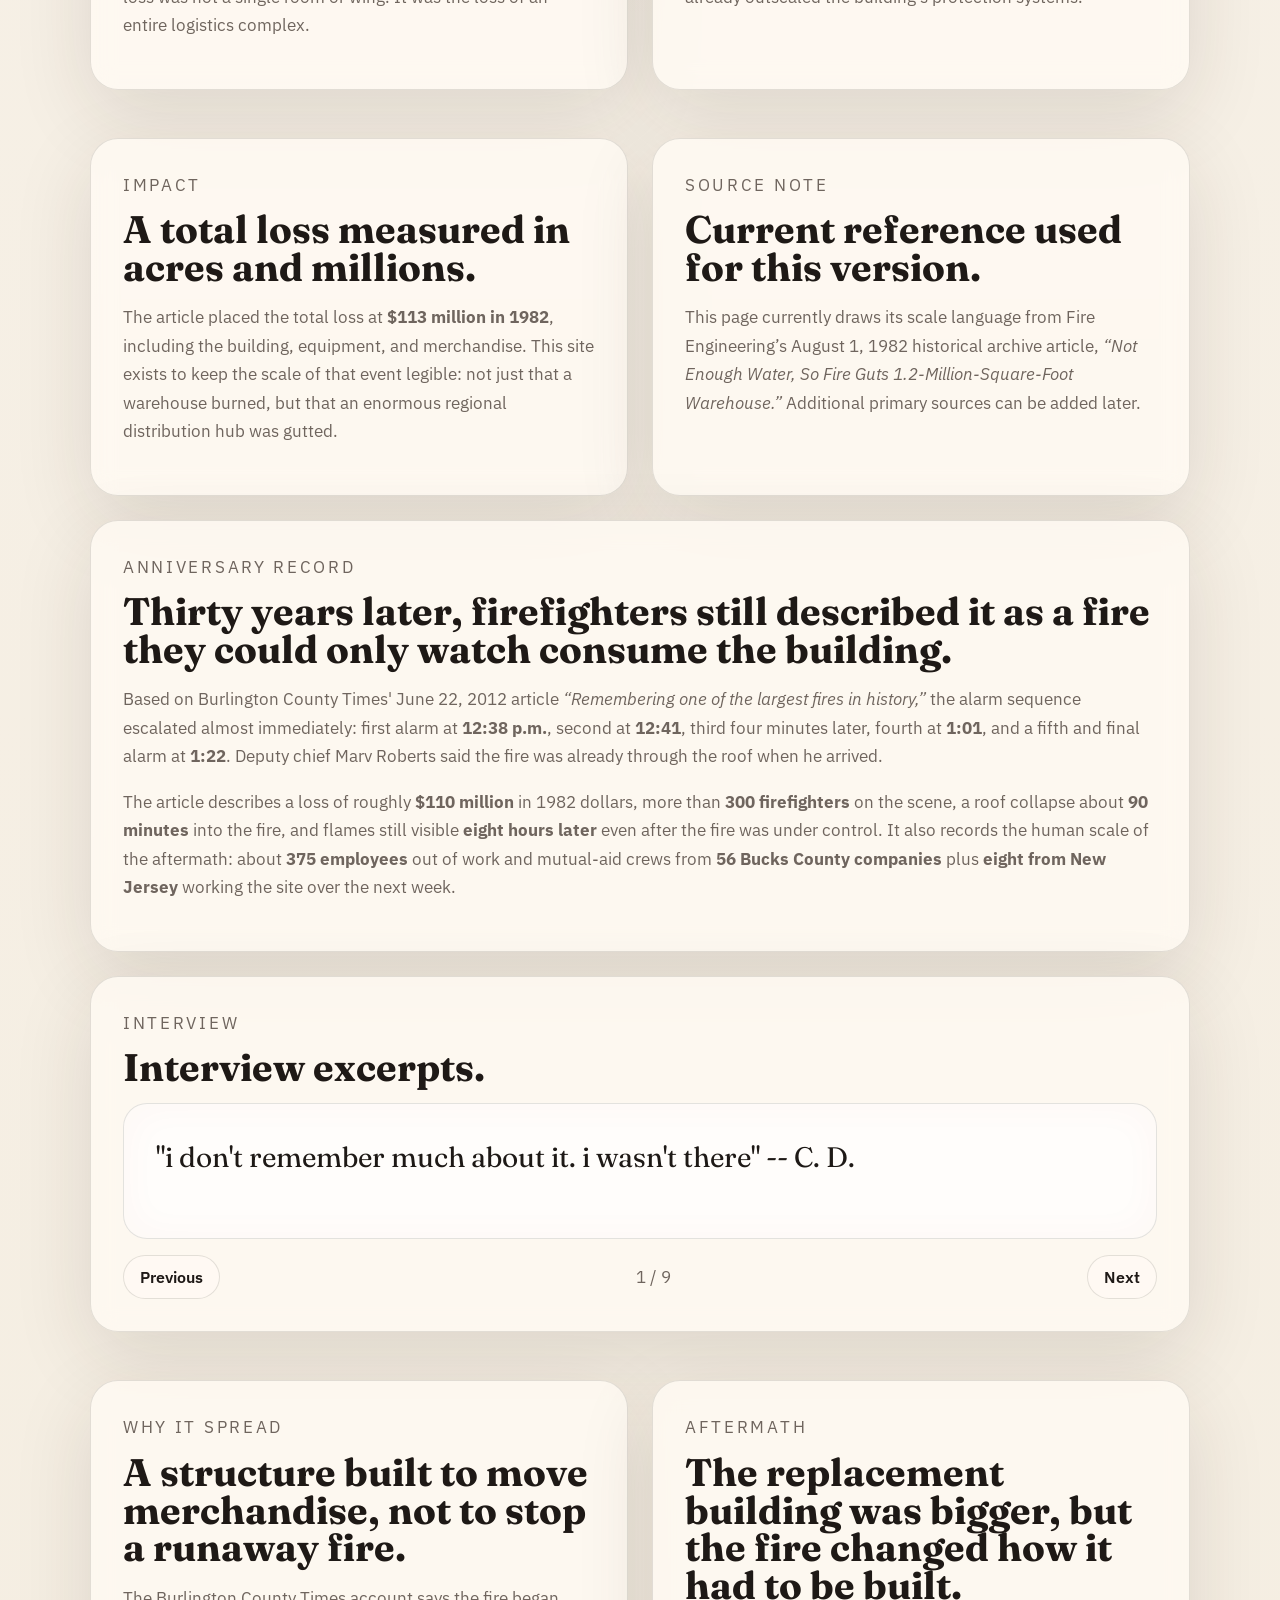
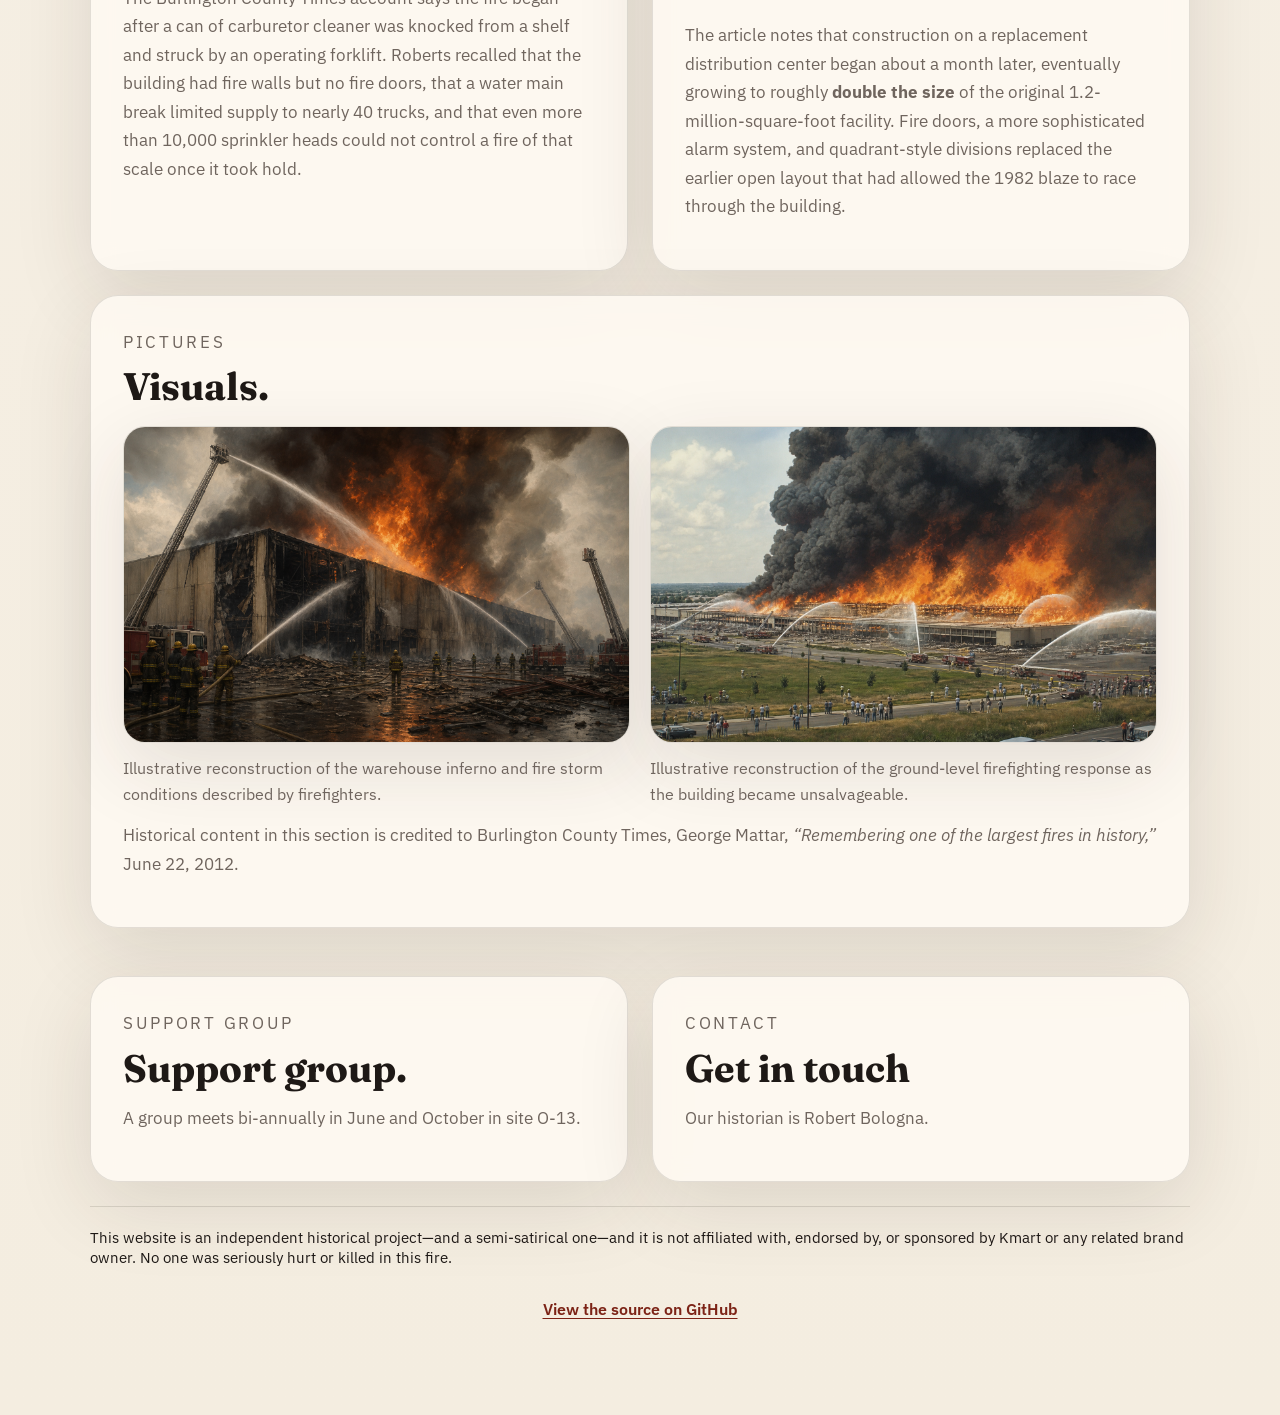
==== commit 007d0de3: "link out to teenietime" ====
--- a/index.html
+++ b/index.html
@@ -30,7 +30,7 @@
          <input type="checkbox" id="teeniology-toggle" aria-label="Toggle Teeniology Mode">
          <span class="slider round"></span>
        </label>
-       <span class="toggle-label">Teeniology Mode</span>
+        <a href="https://teenietime.online/" target="_blank" rel="noopener noreferrer" class="toggle-label">Teeniology Mode</a>
      </div>
      <div class="death-message" aria-hidden="true">
       <p class="death-message-label">The trail ended here.</p>
--- a/styles.css
+++ b/styles.css
@@ -603,7 +603,13 @@
 .toggle-label {
   font-size: 0.9rem;
   font-weight: 600;
-  color: var(--ink);
+  color: var(--accent);
+  text-decoration: underline;
+  text-underline-offset: 2px;
+}
+
+.toggle-label:hover {
+  color: var(--accent-deep);
 }
 
 .switch {
